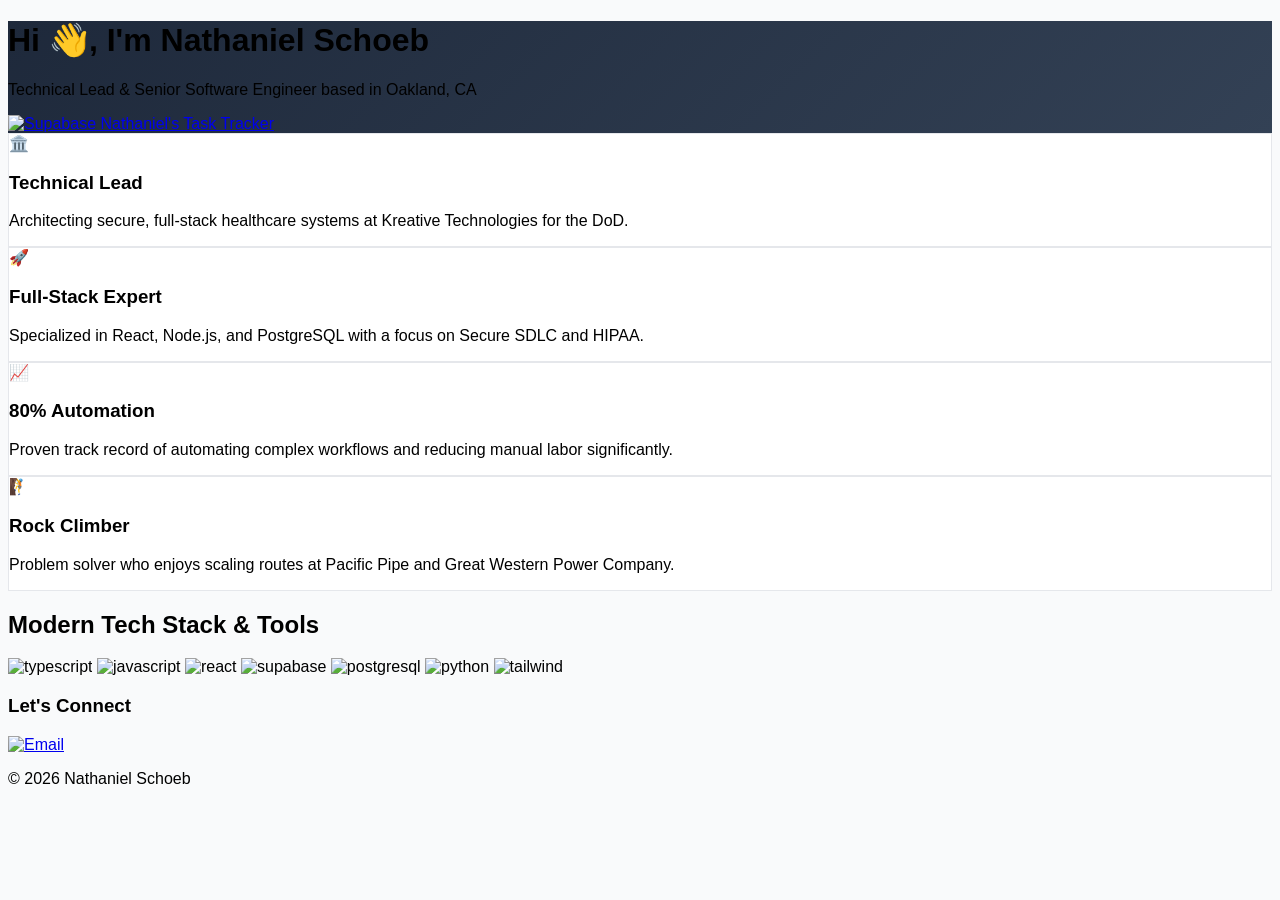
==== index.html @ 60b59e9e "Update link to point to simple-todo-app" ====
<!DOCTYPE html>
<html lang="en">
<head>
    <meta charset="UTF-8">
    <meta name="viewport" content="width=device-width, initial-scale=1.0">
    <title>Nathaniel Schoeb | Technical Lead</title>
    <script src="https://cdn.tailwindcss.com"></script>
    <style>
        body {
            background-color: #f9fafb;
            font-family: 'Inter', -apple-system, BlinkMacSystemFont, "Segoe UI", Roboto, sans-serif;
        }
        .climbing-gradient {
            background: linear-gradient(135deg, #1e293b 0%, #334155 100%);
        }
        .card {
            background: white;
            border: 1px solid #e5e7eb;
            transition: transform 0.2s, shadow 0.2s;
        }
        .card:hover {
            transform: translateY(-2px);
            box-shadow: 0 10px 15px -3px rgba(0, 0, 0, 0.1);
        }
    </style>
</head>
<body class="text-gray-900">

    <!-- Hero Section -->
    <header class="climbing-gradient text-white py-16 px-6 text-center">
        <h1 class="text-4xl md:text-5xl font-bold mb-2">Hi 👋, I'm Nathaniel Schoeb</h1>
        <p class="text-xl md:text-2xl text-slate-300 font-medium">Technical Lead & Senior Software Engineer based in Oakland, CA</p>
        
        <div class="mt-8 flex justify-center gap-4">
            <a href="https://nschoeb.github.io/simple-todo-app/" class="bg-emerald-500 hover:bg-emerald-600 text-white font-bold py-3 px-6 rounded-lg transition-colors flex items-center gap-2">
                <img src="https://www.vectorlogo.zone/logos/supabase/supabase-icon.svg" width="20" class="brightness-0 invert" alt="Supabase">
                Nathaniel's Task Tracker
            </a>
        </div>
    </header>

    <main class="max-w-4xl mx-auto py-12 px-6">
        
        <!-- Key Highlights -->
        <section class="grid grid-cols-1 md:grid-cols-2 gap-6 mb-12">
            <div class="card p-6 rounded-xl">
                <div class="text-3xl mb-3">🏛️</div>
                <h3 class="font-bold text-lg mb-1">Technical Lead</h3>
                <p class="text-gray-600 text-sm">Architecting secure, full-stack healthcare systems at Kreative Technologies for the DoD.</p>
            </div>
            <div class="card p-6 rounded-xl">
                <div class="text-3xl mb-3">🚀</div>
                <h3 class="font-bold text-lg mb-1">Full-Stack Expert</h3>
                <p class="text-gray-600 text-sm">Specialized in React, Node.js, and PostgreSQL with a focus on Secure SDLC and HIPAA.</p>
            </div>
            <div class="card p-6 rounded-xl">
                <div class="text-3xl mb-3">📈</div>
                <h3 class="font-bold text-lg mb-1">80% Automation</h3>
                <p class="text-gray-600 text-sm">Proven track record of automating complex workflows and reducing manual labor significantly.</p>
            </div>
            <div class="card p-6 rounded-xl">
                <div class="text-3xl mb-3">🧗</div>
                <h3 class="font-bold text-lg mb-1">Rock Climber</h3>
                <p class="text-gray-600 text-sm">Problem solver who enjoys scaling routes at Pacific Pipe and Great Western Power Company.</p>
            </div>
        </section>

        <!-- Tech Stack -->
        <section class="mb-12">
            <h2 class="text-2xl font-bold mb-6 border-b pb-2">Modern Tech Stack & Tools</h2>
            <div class="flex flex-wrap gap-8 justify-center bg-white p-8 rounded-xl border border-gray-100 shadow-sm">
                <img src="https://raw.githubusercontent.com/devicons/devicon/master/icons/typescript/typescript-original.svg" alt="typescript" title="TypeScript" width="50" height="50"/>
                <img src="https://raw.githubusercontent.com/devicons/devicon/master/icons/javascript/javascript-original.svg" alt="javascript" title="JavaScript" width="50" height="50"/>
                <img src="https://raw.githubusercontent.com/devicons/devicon/master/icons/react/react-original-wordmark.svg" alt="react" title="React" width="50" height="50"/>
                <img src="https://www.vectorlogo.zone/logos/supabase/supabase-icon.svg" alt="supabase" title="Supabase" width="50" height="50"/>
                <img src="https://raw.githubusercontent.com/devicons/devicon/master/icons/postgresql/postgresql-original-wordmark.svg" alt="postgresql" title="PostgreSQL" width="50" height="50"/>
                <img src="https://raw.githubusercontent.com/devicons/devicon/master/icons/python/python-original.svg" alt="python" title="Python" width="50" height="50"/>
                <img src="https://www.vectorlogo.zone/logos/tailwindcss/tailwindcss-icon.svg" alt="tailwind" title="Tailwind CSS" width="50" height="50"/>
            </div>
        </section>

        <!-- Contact/Footer -->
        <footer class="text-center pt-8 border-t">
            <h3 class="font-bold mb-4">Let's Connect</h3>
            <div class="flex justify-center gap-6">
                <a href="mailto:nschoeb@gmail.com" class="hover:opacity-75 transition-opacity">
                    <img src="https://api.iconify.design/logos:google-gmail.svg" alt="Email" height="35" width="45" />
                </a>
            </div>
            <p class="mt-8 text-gray-400 text-xs">© 2026 Nathaniel Schoeb</p>
        </footer>

    </main>
</body>
</html>
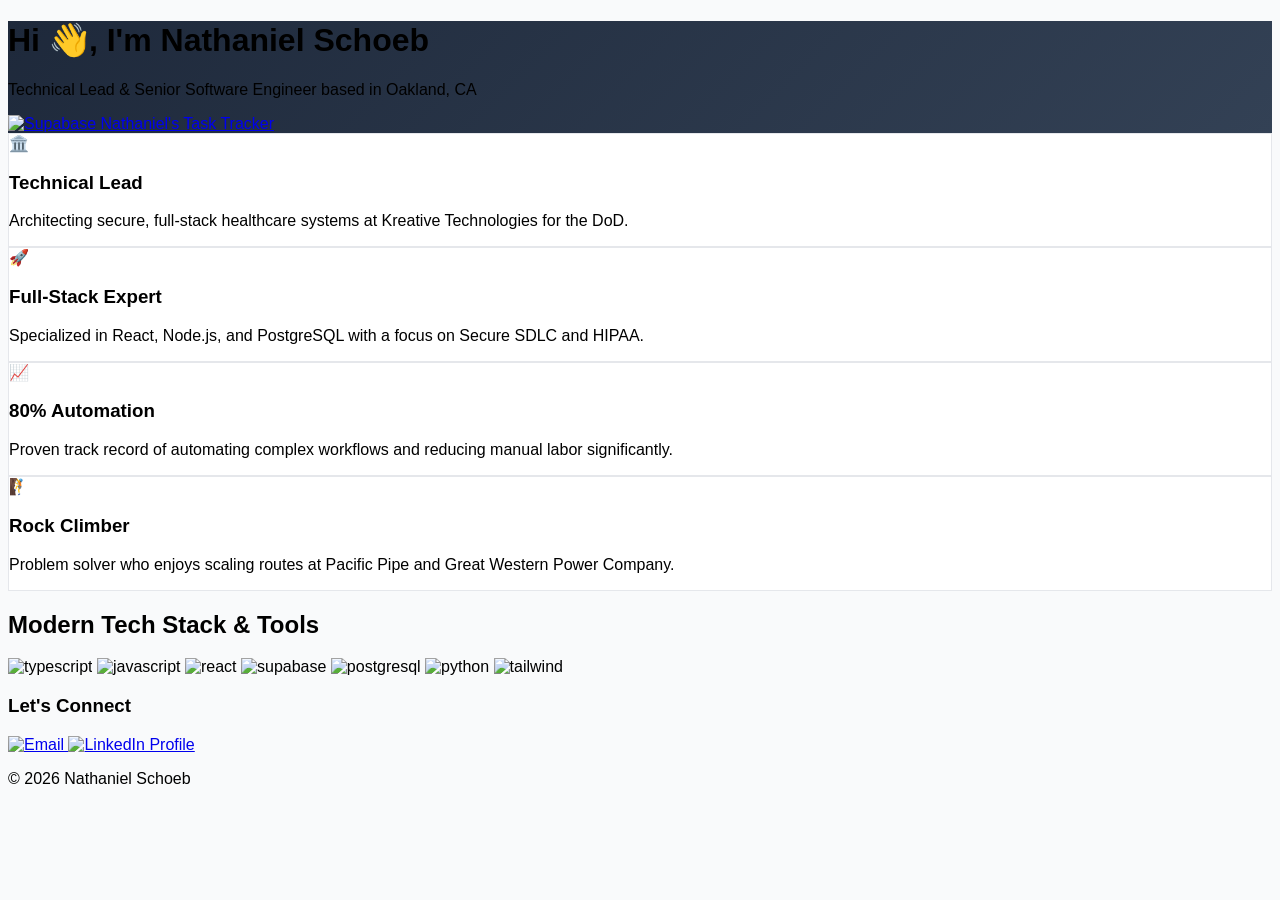
==== commit 960faf9a: "Add LinkedIn link and badge to footer" ====
--- a/index.html
+++ b/index.html
@@ -87,6 +87,9 @@
                 <a href="mailto:nschoeb@gmail.com" class="hover:opacity-75 transition-opacity">
                     <img src="https://api.iconify.design/logos:google-gmail.svg" alt="Email" height="35" width="45" />
                 </a>
+                <a href="https://www.linkedin.com/in/nschoeb/">
+                  <img src="https://img.shields.io/badge/LinkedIn-0077B5?style=for-the-badge&logo=linkedin&logoColor=white" alt="LinkedIn Profile" />
+                </a>
             </div>
             <p class="mt-8 text-gray-400 text-xs">© 2026 Nathaniel Schoeb</p>
         </footer>
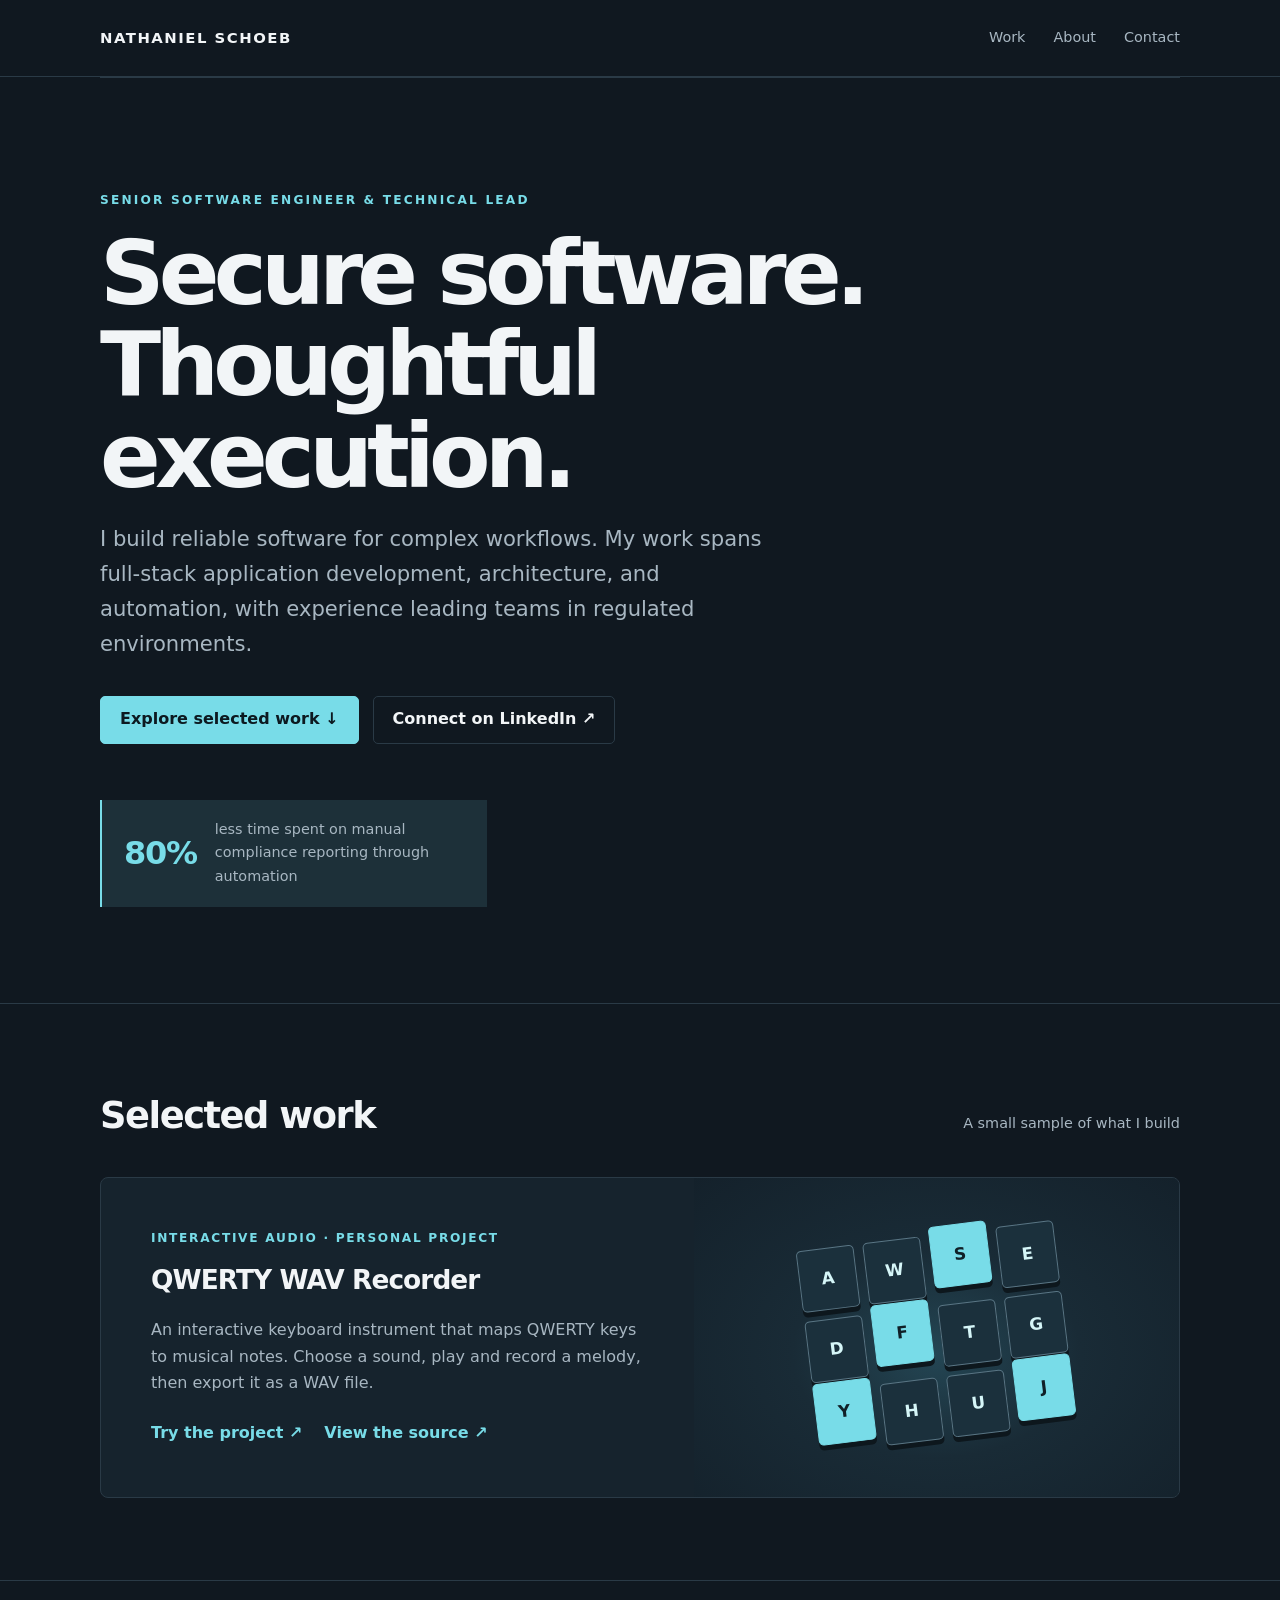
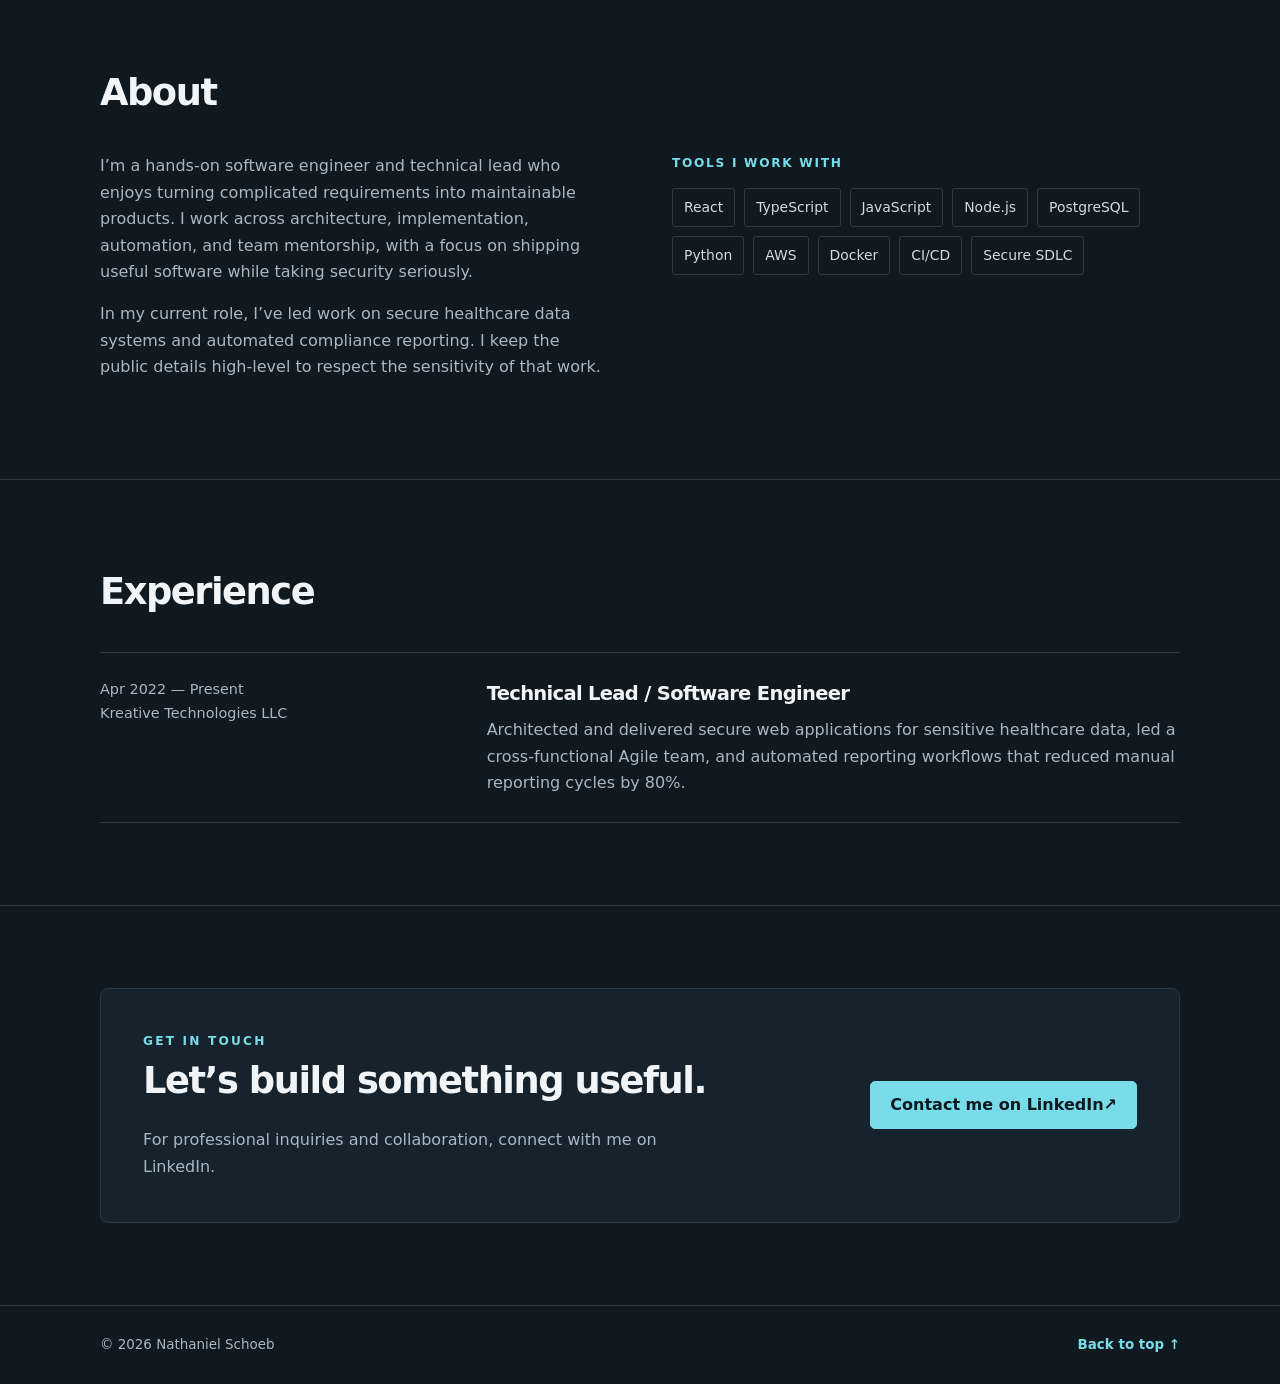
==== commit 06c115da: "Rebuild homepage as software engineering portfolio Updated HTML structure, meta tags, and styling fo" ====
--- a/index.html
+++ b/index.html
@@ -1,99 +1,79 @@
-
-<!DOCTYPE html>
+<!doctype html>
 <html lang="en">
 <head>
-    <meta charset="UTF-8">
-    <meta name="viewport" content="width=device-width, initial-scale=1.0">
-    <title>Nathaniel Schoeb | Technical Lead</title>
-    <script src="https://cdn.tailwindcss.com"></script>
-    <style>
-        body {
-            background-color: #f9fafb;
-            font-family: 'Inter', -apple-system, BlinkMacSystemFont, "Segoe UI", Roboto, sans-serif;
-        }
-        .climbing-gradient {
-            background: linear-gradient(135deg, #1e293b 0%, #334155 100%);
-        }
-        .card {
-            background: white;
-            border: 1px solid #e5e7eb;
-            transition: transform 0.2s, shadow 0.2s;
-        }
-        .card:hover {
-            transform: translateY(-2px);
-            box-shadow: 0 10px 15px -3px rgba(0, 0, 0, 0.1);
-        }
-    </style>
+  <meta charset="utf-8">
+  <meta name="viewport" content="width=device-width, initial-scale=1">
+  <meta name="theme-color" content="#101820">
+  <meta name="description" content="Nathaniel Schoeb is a senior software engineer and technical lead building secure, reliable software for complex workflows.">
+  <title>Nathaniel Schoeb — Senior Software Engineer</title>
+  <style>
+    :root { color-scheme: dark; --bg:#101820; --panel:#16232d; --text:#f2f5f7; --muted:#a8b7c2; --line:#2a3a46; --accent:#78dce8; --accent-soft:rgba(120,220,232,.12); --max:1080px; }
+    * { box-sizing:border-box; }
+    html { scroll-behavior:smooth; }
+    body { margin:0; background:var(--bg); color:var(--text); font:16px/1.65 Inter,ui-sans-serif,system-ui,-apple-system,BlinkMacSystemFont,"Segoe UI",sans-serif; -webkit-font-smoothing:antialiased; }
+    a { color:inherit; }
+    a:focus-visible { outline:3px solid var(--accent); outline-offset:4px; border-radius:3px; }
+    .wrap { width:min(var(--max),calc(100% - 48px)); margin:0 auto; }
+    .topbar { border-bottom:1px solid var(--line); }
+    .nav { min-height:76px; display:flex; align-items:center; justify-content:space-between; gap:24px; }
+    .brand { text-decoration:none; font-size:.93rem; font-weight:750; letter-spacing:.1em; }
+    .nav-links { display:flex; gap:28px; align-items:center; }
+    .nav-links a { color:var(--muted); font-size:.9rem; text-decoration:none; }
+    .nav-links a:hover,.text-link:hover { color:var(--accent); }
+    .hero { padding:112px 0 96px; }
+    .eyebrow { color:var(--accent); font-size:.76rem; font-weight:750; letter-spacing:.18em; text-transform:uppercase; }
+    h1 { max-width:850px; margin:18px 0 20px; font-size:clamp(3rem,7vw,5.8rem); line-height:1.02; letter-spacing:-.065em; }
+    .hero p { max-width:670px; margin:0; color:var(--muted); font-size:clamp(1.08rem,2.2vw,1.32rem); }
+    .actions { display:flex; flex-wrap:wrap; gap:14px; margin-top:34px; }
+    .button { display:inline-flex; min-height:48px; align-items:center; justify-content:center; padding:0 19px; border:1px solid var(--line); border-radius:5px; text-decoration:none; font-weight:650; }
+    .button.primary { background:var(--accent); border-color:var(--accent); color:#0c1920; }
+    .button:hover { transform:translateY(-1px); }
+    .impact { display:flex; align-items:center; gap:18px; width:fit-content; margin-top:56px; padding:18px 22px; background:var(--accent-soft); border-left:2px solid var(--accent); }
+    .impact strong { color:var(--accent); font-size:2rem; line-height:1; letter-spacing:-.04em; }
+    .impact span { max-width:250px; color:var(--muted); font-size:.9rem; }
+    section { padding:82px 0; border-top:1px solid var(--line); }
+    .section-head { display:flex; align-items:baseline; justify-content:space-between; gap:20px; margin-bottom:30px; }
+    h2 { margin:0; font-size:clamp(1.7rem,4vw,2.3rem); letter-spacing:-.04em; }
+    .section-note { color:var(--muted); font-size:.9rem; }
+    .project { display:grid; grid-template-columns:1.1fr .9fr; overflow:hidden; border:1px solid var(--line); border-radius:8px; background:var(--panel); }
+    .project-copy { padding:clamp(25px,5vw,50px); }
+    .project-type { color:var(--accent); font-size:.76rem; font-weight:750; letter-spacing:.14em; text-transform:uppercase; }
+    h3 { margin:10px 0 12px; font-size:1.65rem; letter-spacing:-.035em; }
+    .project p,.about p { color:var(--muted); }
+    .project-links { display:flex; flex-wrap:wrap; gap:22px; margin-top:24px; }
+    .text-link { color:var(--accent); font-weight:650; text-decoration:none; }
+    .project-art { min-height:300px; display:grid; place-items:center; padding:30px; background:radial-gradient(ellipse at 50% 55%,#244654 0%,#192b36 42%,#14212b 100%); }
+    .keys { display:grid; grid-template-columns:repeat(4,58px); gap:9px; transform:rotate(-7deg); }
+    .key { display:grid; place-items:center; height:62px; border:1px solid #597584; border-radius:5px; background:#1b303c; color:#d6f6f8; font-size:1.05rem; font-weight:750; box-shadow:0 5px 0 #0d171d; }
+    .key:nth-child(3n) { background:var(--accent); border-color:var(--accent); color:#102027; transform:translateY(-8px); }
+    .about-grid { display:grid; grid-template-columns:1fr 1fr; gap:64px; }
+    .about p:first-child { margin-top:0; }
+    .skills-label { margin:0 0 15px; color:var(--accent); font-size:.76rem; font-weight:750; letter-spacing:.14em; text-transform:uppercase; }
+    .skills { display:flex; flex-wrap:wrap; gap:9px; }
+    .skills span { padding:7px 11px; border:1px solid var(--line); border-radius:3px; color:#d1dce2; font-size:.87rem; }
+    .experience { display:grid; grid-template-columns:1fr 2fr; gap:40px; padding:25px 0; border-top:1px solid var(--line); }
+    .experience:last-child { border-bottom:1px solid var(--line); }
+    .experience-meta { color:var(--muted); font-size:.9rem; }
+    .experience h3 { margin:0 0 7px; font-size:1.22rem; }
+    .experience p { margin:0; color:var(--muted); }
+    .contact { display:flex; align-items:center; justify-content:space-between; gap:28px; padding:42px; border:1px solid var(--line); border-radius:8px; background:var(--panel); }
+    .contact p { max-width:540px; margin-bottom:0; color:var(--muted); }
+    footer { padding:28px 0; border-top:1px solid var(--line); color:var(--muted); font-size:.84rem; }
+    .footer-inner { display:flex; justify-content:space-between; gap:20px; }
+    @media(max-width:700px) { .wrap{width:min(100% - 32px,var(--max))}.nav{min-height:68px}.nav-links{gap:14px}.nav-links a{font-size:.82rem}.hero{padding:78px 0 68px}section{padding:62px 0}.project{grid-template-columns:1fr}.project-art{min-height:230px;grid-row:1}.about-grid,.experience{grid-template-columns:1fr;gap:20px}.contact{align-items:flex-start;flex-direction:column;padding:28px}.section-head{align-items:flex-start;flex-direction:column;gap:7px} }
+    @media(max-width:420px) { .brand{font-size:.78rem}.nav-links{gap:10px}.nav-links a{font-size:.76rem}.impact{gap:12px}.keys{grid-template-columns:repeat(4,48px);gap:7px}.key{height:52px} }
+    @media(prefers-reduced-motion:reduce) { html{scroll-behavior:auto}*,*::before,*::after{transition-duration:.01ms!important;animation-duration:.01ms!important} }
+  </style>
 </head>
-<body class="text-gray-900">
-
-    <!-- Hero Section -->
-    <header class="climbing-gradient text-white py-16 px-6 text-center">
-        <h1 class="text-4xl md:text-5xl font-bold mb-2">Hi 👋, I'm Nathaniel Schoeb</h1>
-        <p class="text-xl md:text-2xl text-slate-300 font-medium">Technical Lead & Senior Software Engineer based in Oakland, CA</p>
-        
-        <div class="mt-8 flex justify-center gap-4">
-            <a href="https://nschoeb.github.io/simple-todo-app/" class="bg-emerald-500 hover:bg-emerald-600 text-white font-bold py-3 px-6 rounded-lg transition-colors flex items-center gap-2">
-                <img src="https://www.vectorlogo.zone/logos/supabase/supabase-icon.svg" width="20" class="brightness-0 invert" alt="Supabase">
-                Nathaniel's Task Tracker
-            </a>
-        </div>
-    </header>
-
-    <main class="max-w-4xl mx-auto py-12 px-6">
-        
-        <!-- Key Highlights -->
-        <section class="grid grid-cols-1 md:grid-cols-2 gap-6 mb-12">
-            <div class="card p-6 rounded-xl">
-                <div class="text-3xl mb-3">🏛️</div>
-                <h3 class="font-bold text-lg mb-1">Technical Lead</h3>
-                <p class="text-gray-600 text-sm">Architecting secure, full-stack healthcare systems at Kreative Technologies for the DoD.</p>
-            </div>
-            <div class="card p-6 rounded-xl">
-                <div class="text-3xl mb-3">🚀</div>
-                <h3 class="font-bold text-lg mb-1">Full-Stack Expert</h3>
-                <p class="text-gray-600 text-sm">Specialized in React, Node.js, and PostgreSQL with a focus on Secure SDLC and HIPAA.</p>
-            </div>
-            <div class="card p-6 rounded-xl">
-                <div class="text-3xl mb-3">📈</div>
-                <h3 class="font-bold text-lg mb-1">80% Automation</h3>
-                <p class="text-gray-600 text-sm">Proven track record of automating complex workflows and reducing manual labor significantly.</p>
-            </div>
-            <div class="card p-6 rounded-xl">
-                <div class="text-3xl mb-3">🧗</div>
-                <h3 class="font-bold text-lg mb-1">Rock Climber</h3>
-                <p class="text-gray-600 text-sm">Problem solver who enjoys scaling routes at Pacific Pipe and Great Western Power Company.</p>
-            </div>
-        </section>
-
-        <!-- Tech Stack -->
-        <section class="mb-12">
-            <h2 class="text-2xl font-bold mb-6 border-b pb-2">Modern Tech Stack & Tools</h2>
-            <div class="flex flex-wrap gap-8 justify-center bg-white p-8 rounded-xl border border-gray-100 shadow-sm">
-                <img src="https://raw.githubusercontent.com/devicons/devicon/master/icons/typescript/typescript-original.svg" alt="typescript" title="TypeScript" width="50" height="50"/>
-                <img src="https://raw.githubusercontent.com/devicons/devicon/master/icons/javascript/javascript-original.svg" alt="javascript" title="JavaScript" width="50" height="50"/>
-                <img src="https://raw.githubusercontent.com/devicons/devicon/master/icons/react/react-original-wordmark.svg" alt="react" title="React" width="50" height="50"/>
-                <img src="https://www.vectorlogo.zone/logos/supabase/supabase-icon.svg" alt="supabase" title="Supabase" width="50" height="50"/>
-                <img src="https://raw.githubusercontent.com/devicons/devicon/master/icons/postgresql/postgresql-original-wordmark.svg" alt="postgresql" title="PostgreSQL" width="50" height="50"/>
-                <img src="https://raw.githubusercontent.com/devicons/devicon/master/icons/python/python-original.svg" alt="python" title="Python" width="50" height="50"/>
-                <img src="https://www.vectorlogo.zone/logos/tailwindcss/tailwindcss-icon.svg" alt="tailwind" title="Tailwind CSS" width="50" height="50"/>
-            </div>
-        </section>
-
-        <!-- Contact/Footer -->
-        <footer class="text-center pt-8 border-t">
-            <h3 class="font-bold mb-4">Let's Connect</h3>
-            <div class="flex justify-center gap-6">
-                <a href="mailto:nschoeb@gmail.com" class="hover:opacity-75 transition-opacity">
-                    <img src="https://api.iconify.design/logos:google-gmail.svg" alt="Email" height="35" width="45" />
-                </a>
-                <a href="https://www.linkedin.com/in/nschoeb/">
-                  <img src="https://img.shields.io/badge/LinkedIn-0077B5?style=for-the-badge&logo=linkedin&logoColor=white" alt="LinkedIn Profile" />
-                </a>
-            </div>
-            <p class="mt-8 text-gray-400 text-xs">© 2026 Nathaniel Schoeb</p>
-        </footer>
-
-    </main>
+<body>
+  <header class="topbar"><div class="wrap nav"><a class="brand" href="#home" aria-label="Nathaniel Schoeb, home">NATHANIEL SCHOEB</a><nav class="nav-links" aria-label="Main navigation"><a href="#work">Work</a><a href="#about">About</a><a href="#contact">Contact</a></nav></div></header>
+  <main>
+    <section class="hero wrap" id="home" aria-labelledby="hero-title"><div class="eyebrow">Senior Software Engineer &amp; Technical Lead</div><h1 id="hero-title">Secure software.<br>Thoughtful execution.</h1><p>I build reliable software for complex workflows. My work spans full-stack application development, architecture, and automation, with experience leading teams in regulated environments.</p><div class="actions"><a class="button primary" href="#work">Explore selected work <span aria-hidden="true">&nbsp;↓</span></a><a class="button" href="https://www.linkedin.com/in/nschoeb/" target="_blank" rel="noopener noreferrer">Connect on LinkedIn <span aria-hidden="true">&nbsp;↗</span></a></div><div class="impact" aria-label="Reduced manual reporting cycles by 80 percent"><strong>80%</strong><span>less time spent on manual compliance reporting through automation</span></div></section>
+    <section id="work" aria-labelledby="work-title"><div class="wrap"><div class="section-head"><h2 id="work-title">Selected work</h2><span class="section-note">A small sample of what I build</span></div><article class="project"><div class="project-copy"><div class="project-type">Interactive audio · Personal project</div><h3>QWERTY WAV Recorder</h3><p>An interactive keyboard instrument that maps QWERTY keys to musical notes. Choose a sound, play and record a melody, then export it as a WAV file.</p><div class="project-links"><a class="text-link" href="https://nschoeb.github.io/qwerty-wav-recorder/" target="_blank" rel="noopener noreferrer">Try the project <span aria-hidden="true">↗</span></a><a class="text-link" href="https://github.com/nschoeb/qwerty-wav-recorder" target="_blank" rel="noopener noreferrer">View the source <span aria-hidden="true">↗</span></a></div></div><div class="project-art" aria-hidden="true"><div class="keys"><span class="key">A</span><span class="key">W</span><span class="key">S</span><span class="key">E</span><span class="key">D</span><span class="key">F</span><span class="key">T</span><span class="key">G</span><span class="key">Y</span><span class="key">H</span><span class="key">U</span><span class="key">J</span></div></div></article></div></section>
+    <section id="about" aria-labelledby="about-title"><div class="wrap"><div class="section-head"><h2 id="about-title">About</h2></div><div class="about-grid"><div class="about"><p>I’m a hands-on software engineer and technical lead who enjoys turning complicated requirements into maintainable products. I work across architecture, implementation, automation, and team mentorship, with a focus on shipping useful software while taking security seriously.</p><p>In my current role, I’ve led work on secure healthcare data systems and automated compliance reporting. I keep the public details high-level to respect the sensitivity of that work.</p></div><div><p class="skills-label">Tools I work with</p><div class="skills" aria-label="Technical skills"><span>React</span><span>TypeScript</span><span>JavaScript</span><span>Node.js</span><span>PostgreSQL</span><span>Python</span><span>AWS</span><span>Docker</span><span>CI/CD</span><span>Secure SDLC</span></div></div></div></div></section>
+    <section id="experience" aria-labelledby="experience-title"><div class="wrap"><div class="section-head"><h2 id="experience-title">Experience</h2></div><article class="experience"><div class="experience-meta">Apr 2022 — Present<br>Kreative Technologies LLC</div><div><h3>Technical Lead / Software Engineer</h3><p>Architected and delivered secure web applications for sensitive healthcare data, led a cross-functional Agile team, and automated reporting workflows that reduced manual reporting cycles by 80%.</p></div></article></div></section>
+    <section id="contact" aria-labelledby="contact-title"><div class="wrap"><div class="contact"><div><div class="eyebrow">Get in touch</div><h2 id="contact-title">Let’s build something useful.</h2><p>For professional inquiries and collaboration, connect with me on LinkedIn.</p></div><a class="button primary" href="https://www.linkedin.com/in/nschoeb/" target="_blank" rel="noopener noreferrer">Contact me on LinkedIn <span aria-hidden="true">↗</span></a></div></div></section>
+  </main>
+  <footer><div class="wrap footer-inner"><span>© 2026 Nathaniel Schoeb</span><a class="text-link" href="#home">Back to top ↑</a></div></footer>
 </body>
 </html>
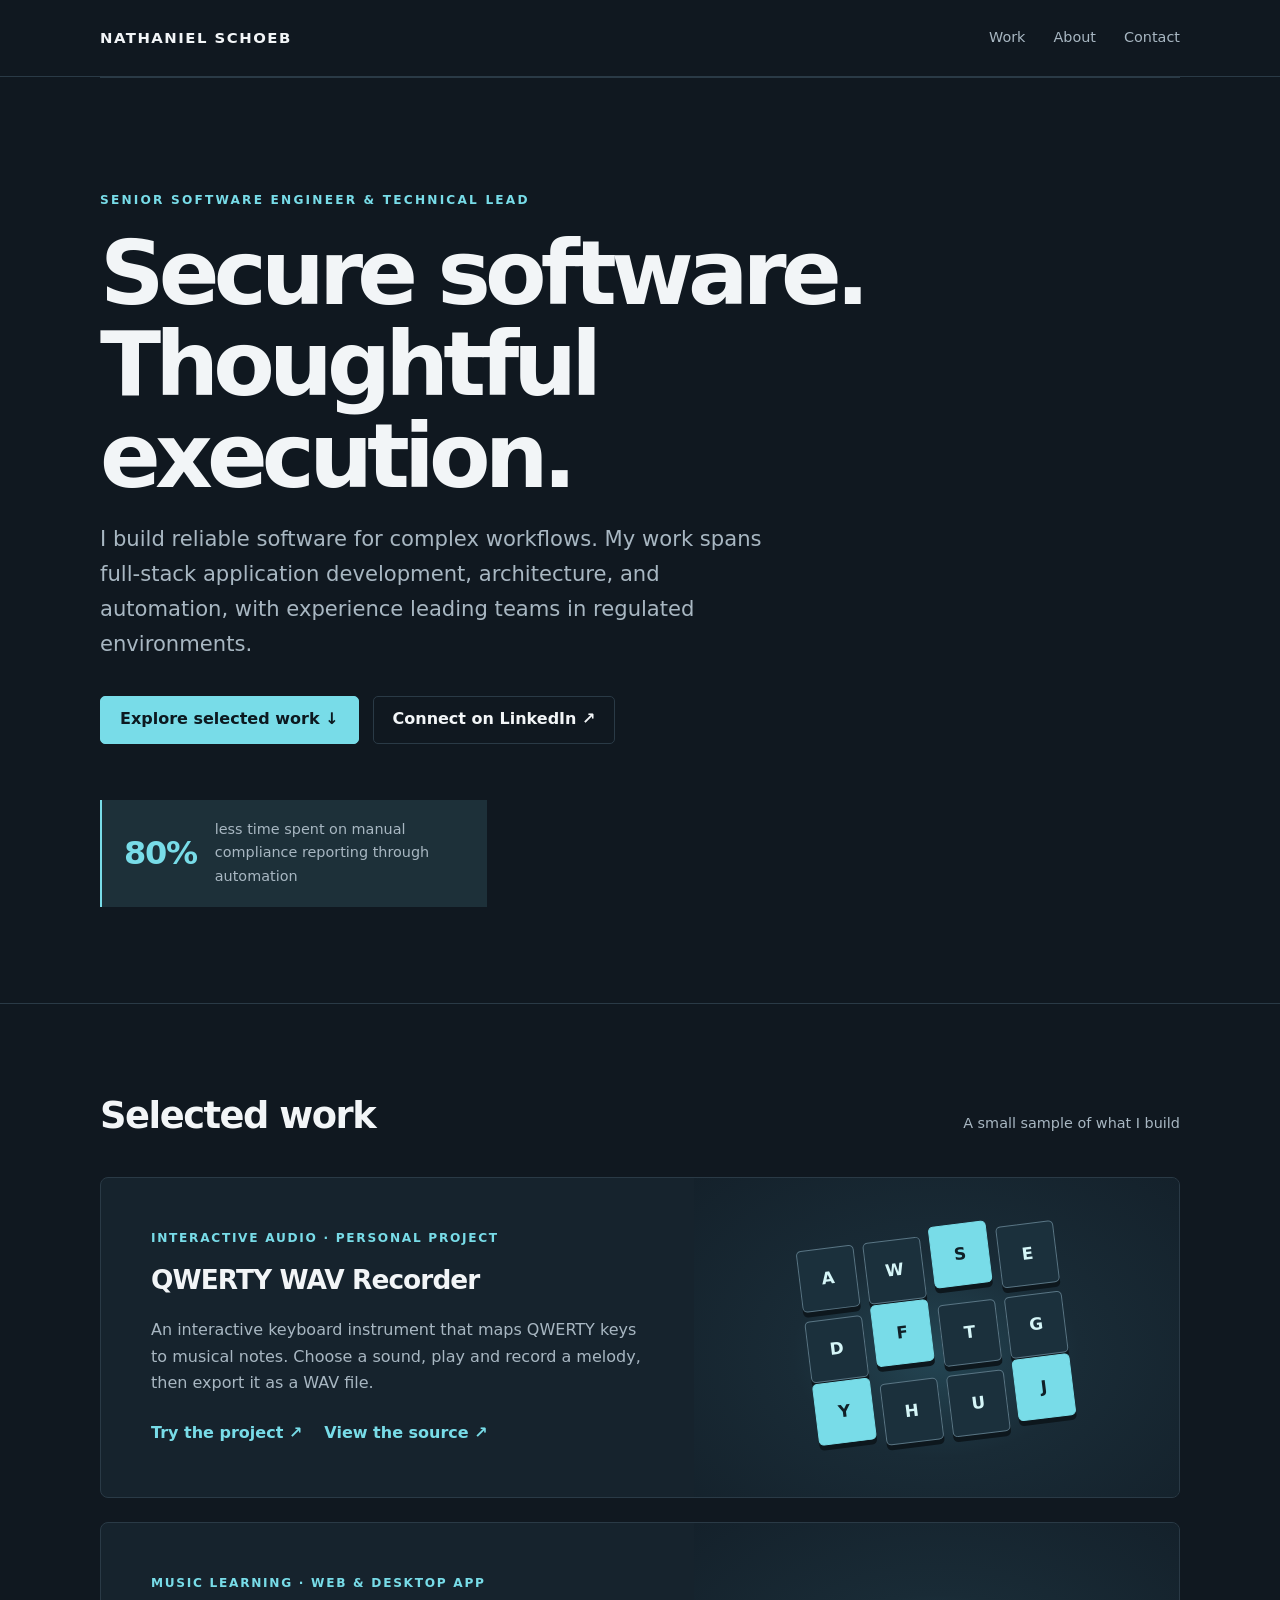
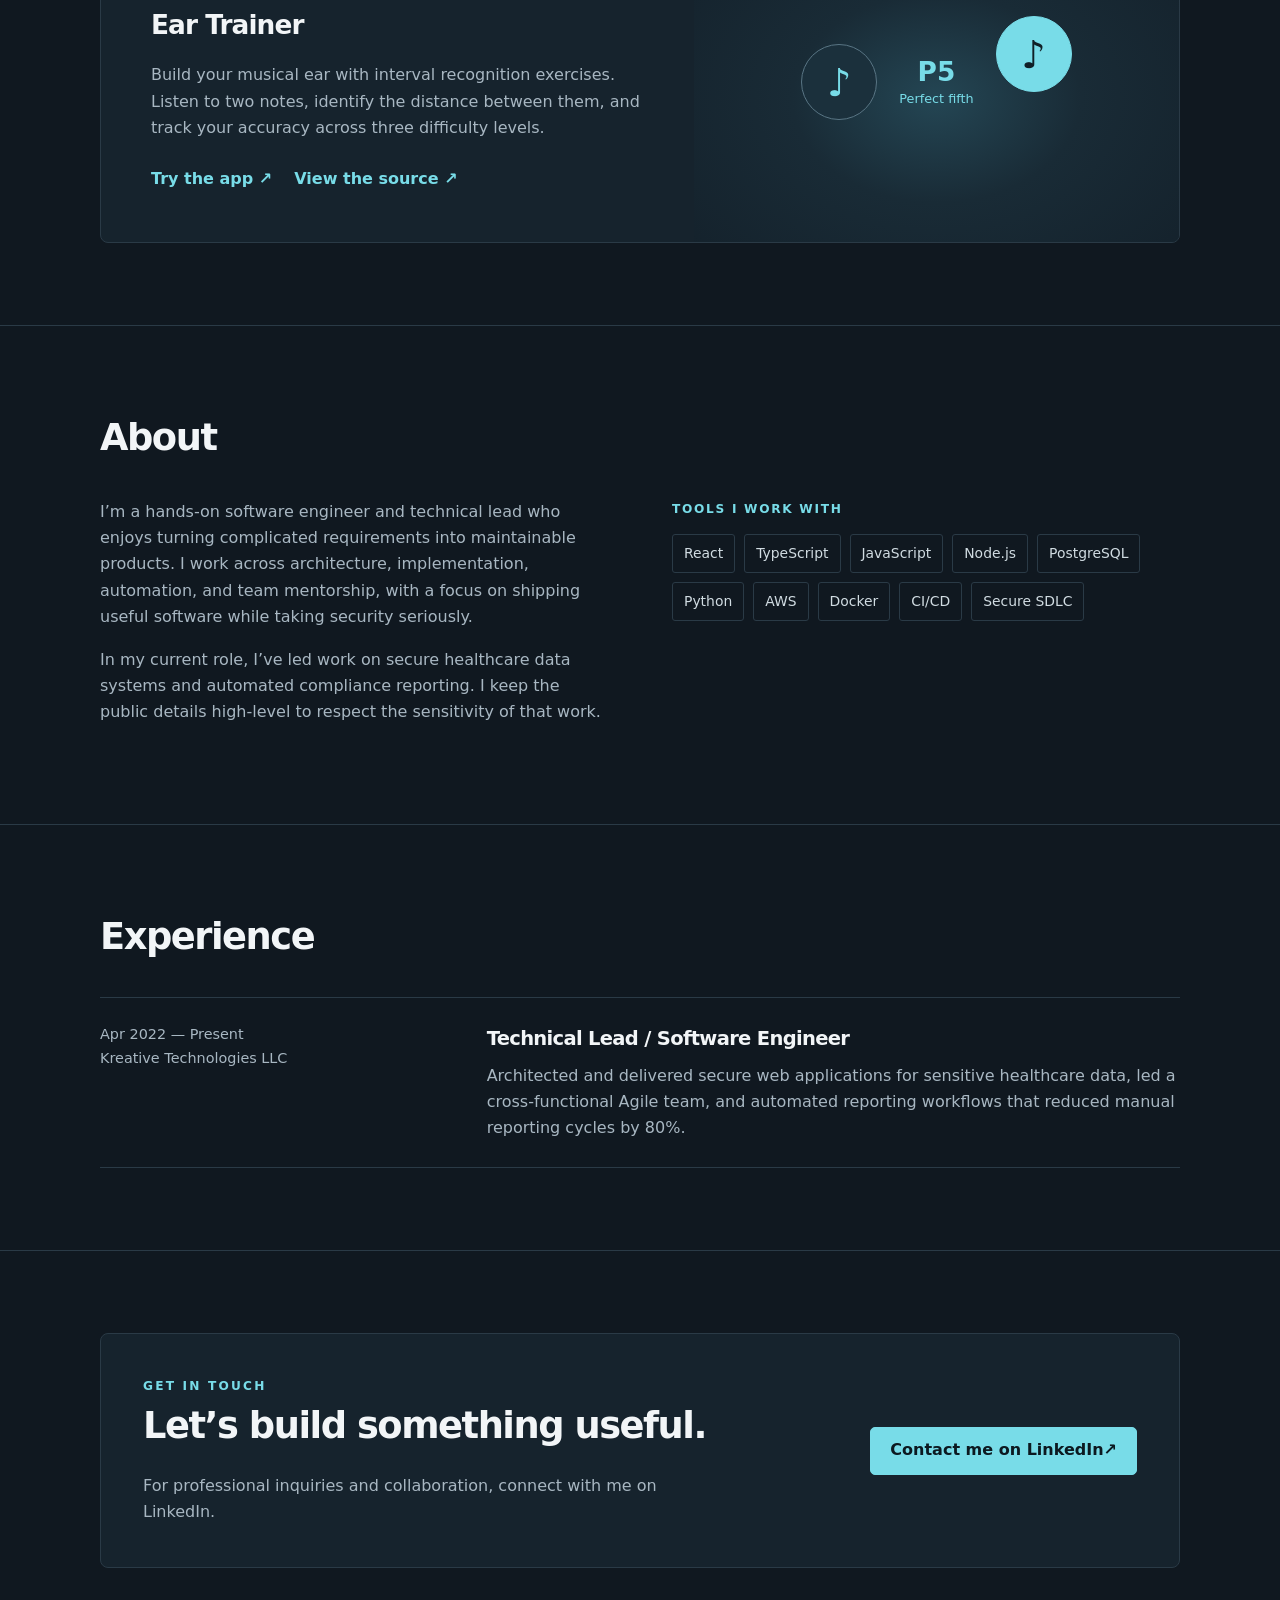
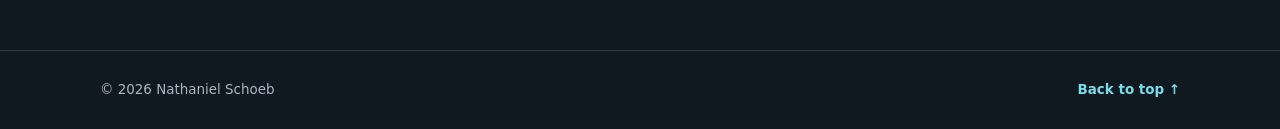
==== commit cc01b585: "Add Ear Trainer to selected portfolio work" ====
--- a/index.html
+++ b/index.html
@@ -36,6 +36,12 @@
     h2 { margin:0; font-size:clamp(1.7rem,4vw,2.3rem); letter-spacing:-.04em; }
     .section-note { color:var(--muted); font-size:.9rem; }
     .project { display:grid; grid-template-columns:1.1fr .9fr; overflow:hidden; border:1px solid var(--line); border-radius:8px; background:var(--panel); }
+    .project + .project { margin-top:24px; }
+    .interval-art { display:flex; align-items:center; gap:22px; }
+    .interval-note { display:grid; place-items:center; width:76px; height:76px; border:1px solid #597584; border-radius:50%; background:#1b303c; color:var(--accent); font-size:2.4rem; }
+    .interval-note:last-child { transform:translateY(-28px); background:var(--accent); color:#102027; border-color:var(--accent); }
+    .interval-distance { color:var(--accent); text-align:center; font-size:.8rem; }
+    .interval-distance strong { display:block; font-size:1.65rem; line-height:1.2; }
     .project-copy { padding:clamp(25px,5vw,50px); }
     .project-type { color:var(--accent); font-size:.76rem; font-weight:750; letter-spacing:.14em; text-transform:uppercase; }
     h3 { margin:10px 0 12px; font-size:1.65rem; letter-spacing:-.035em; }
@@ -69,7 +75,22 @@
   <header class="topbar"><div class="wrap nav"><a class="brand" href="#home" aria-label="Nathaniel Schoeb, home">NATHANIEL SCHOEB</a><nav class="nav-links" aria-label="Main navigation"><a href="#work">Work</a><a href="#about">About</a><a href="#contact">Contact</a></nav></div></header>
   <main>
     <section class="hero wrap" id="home" aria-labelledby="hero-title"><div class="eyebrow">Senior Software Engineer &amp; Technical Lead</div><h1 id="hero-title">Secure software.<br>Thoughtful execution.</h1><p>I build reliable software for complex workflows. My work spans full-stack application development, architecture, and automation, with experience leading teams in regulated environments.</p><div class="actions"><a class="button primary" href="#work">Explore selected work <span aria-hidden="true">&nbsp;↓</span></a><a class="button" href="https://www.linkedin.com/in/nschoeb/" target="_blank" rel="noopener noreferrer">Connect on LinkedIn <span aria-hidden="true">&nbsp;↗</span></a></div><div class="impact" aria-label="Reduced manual reporting cycles by 80 percent"><strong>80%</strong><span>less time spent on manual compliance reporting through automation</span></div></section>
-    <section id="work" aria-labelledby="work-title"><div class="wrap"><div class="section-head"><h2 id="work-title">Selected work</h2><span class="section-note">A small sample of what I build</span></div><article class="project"><div class="project-copy"><div class="project-type">Interactive audio · Personal project</div><h3>QWERTY WAV Recorder</h3><p>An interactive keyboard instrument that maps QWERTY keys to musical notes. Choose a sound, play and record a melody, then export it as a WAV file.</p><div class="project-links"><a class="text-link" href="https://nschoeb.github.io/qwerty-wav-recorder/" target="_blank" rel="noopener noreferrer">Try the project <span aria-hidden="true">↗</span></a><a class="text-link" href="https://github.com/nschoeb/qwerty-wav-recorder" target="_blank" rel="noopener noreferrer">View the source <span aria-hidden="true">↗</span></a></div></div><div class="project-art" aria-hidden="true"><div class="keys"><span class="key">A</span><span class="key">W</span><span class="key">S</span><span class="key">E</span><span class="key">D</span><span class="key">F</span><span class="key">T</span><span class="key">G</span><span class="key">Y</span><span class="key">H</span><span class="key">U</span><span class="key">J</span></div></div></article></div></section>
+    <section id="work" aria-labelledby="work-title"><div class="wrap"><div class="section-head"><h2 id="work-title">Selected work</h2><span class="section-note">A small sample of what I build</span></div><article class="project"><div class="project-copy"><div class="project-type">Interactive audio · Personal project</div><h3>QWERTY WAV Recorder</h3><p>An interactive keyboard instrument that maps QWERTY keys to musical notes. Choose a sound, play and record a melody, then export it as a WAV file.</p><div class="project-links"><a class="text-link" href="https://nschoeb.github.io/qwerty-wav-recorder/" target="_blank" rel="noopener noreferrer">Try the project <span aria-hidden="true">↗</span></a><a class="text-link" href="https://github.com/nschoeb/qwerty-wav-recorder" target="_blank" rel="noopener noreferrer">View the source <span aria-hidden="true">↗</span></a></div></div><div class="project-art" aria-hidden="true"><div class="keys"><span class="key">A</span><span class="key">W</span><span class="key">S</span><span class="key">E</span><span class="key">D</span><span class="key">F</span><span class="key">T</span><span class="key">G</span><span class="key">Y</span><span class="key">H</span><span class="key">U</span><span class="key">J</span></div></div></article>
+      <article class="project">
+        <div class="project-copy">
+          <div class="project-type">Music learning · Web &amp; desktop app</div>
+          <h3>Ear Trainer</h3>
+          <p>Build your musical ear with interval recognition exercises. Listen to two notes, identify the distance between them, and track your accuracy across three difficulty levels.</p>
+          <div class="project-links">
+            <a class="text-link" href="https://nschoeb.com/ear-trainer/" target="_blank" rel="noopener noreferrer">Try the app <span aria-hidden="true">↗</span></a>
+            <a class="text-link" href="https://github.com/nschoeb/ear-trainer" target="_blank" rel="noopener noreferrer">View the source <span aria-hidden="true">↗</span></a>
+          </div>
+        </div>
+        <div class="project-art" aria-hidden="true">
+          <div class="interval-art"><span class="interval-note">♪</span><span class="interval-distance"><strong>P5</strong>Perfect fifth</span><span class="interval-note">♪</span></div>
+        </div>
+      </article>
+</div></section>
     <section id="about" aria-labelledby="about-title"><div class="wrap"><div class="section-head"><h2 id="about-title">About</h2></div><div class="about-grid"><div class="about"><p>I’m a hands-on software engineer and technical lead who enjoys turning complicated requirements into maintainable products. I work across architecture, implementation, automation, and team mentorship, with a focus on shipping useful software while taking security seriously.</p><p>In my current role, I’ve led work on secure healthcare data systems and automated compliance reporting. I keep the public details high-level to respect the sensitivity of that work.</p></div><div><p class="skills-label">Tools I work with</p><div class="skills" aria-label="Technical skills"><span>React</span><span>TypeScript</span><span>JavaScript</span><span>Node.js</span><span>PostgreSQL</span><span>Python</span><span>AWS</span><span>Docker</span><span>CI/CD</span><span>Secure SDLC</span></div></div></div></div></section>
     <section id="experience" aria-labelledby="experience-title"><div class="wrap"><div class="section-head"><h2 id="experience-title">Experience</h2></div><article class="experience"><div class="experience-meta">Apr 2022 — Present<br>Kreative Technologies LLC</div><div><h3>Technical Lead / Software Engineer</h3><p>Architected and delivered secure web applications for sensitive healthcare data, led a cross-functional Agile team, and automated reporting workflows that reduced manual reporting cycles by 80%.</p></div></article></div></section>
     <section id="contact" aria-labelledby="contact-title"><div class="wrap"><div class="contact"><div><div class="eyebrow">Get in touch</div><h2 id="contact-title">Let’s build something useful.</h2><p>For professional inquiries and collaboration, connect with me on LinkedIn.</p></div><a class="button primary" href="https://www.linkedin.com/in/nschoeb/" target="_blank" rel="noopener noreferrer">Contact me on LinkedIn <span aria-hidden="true">↗</span></a></div></div></section>
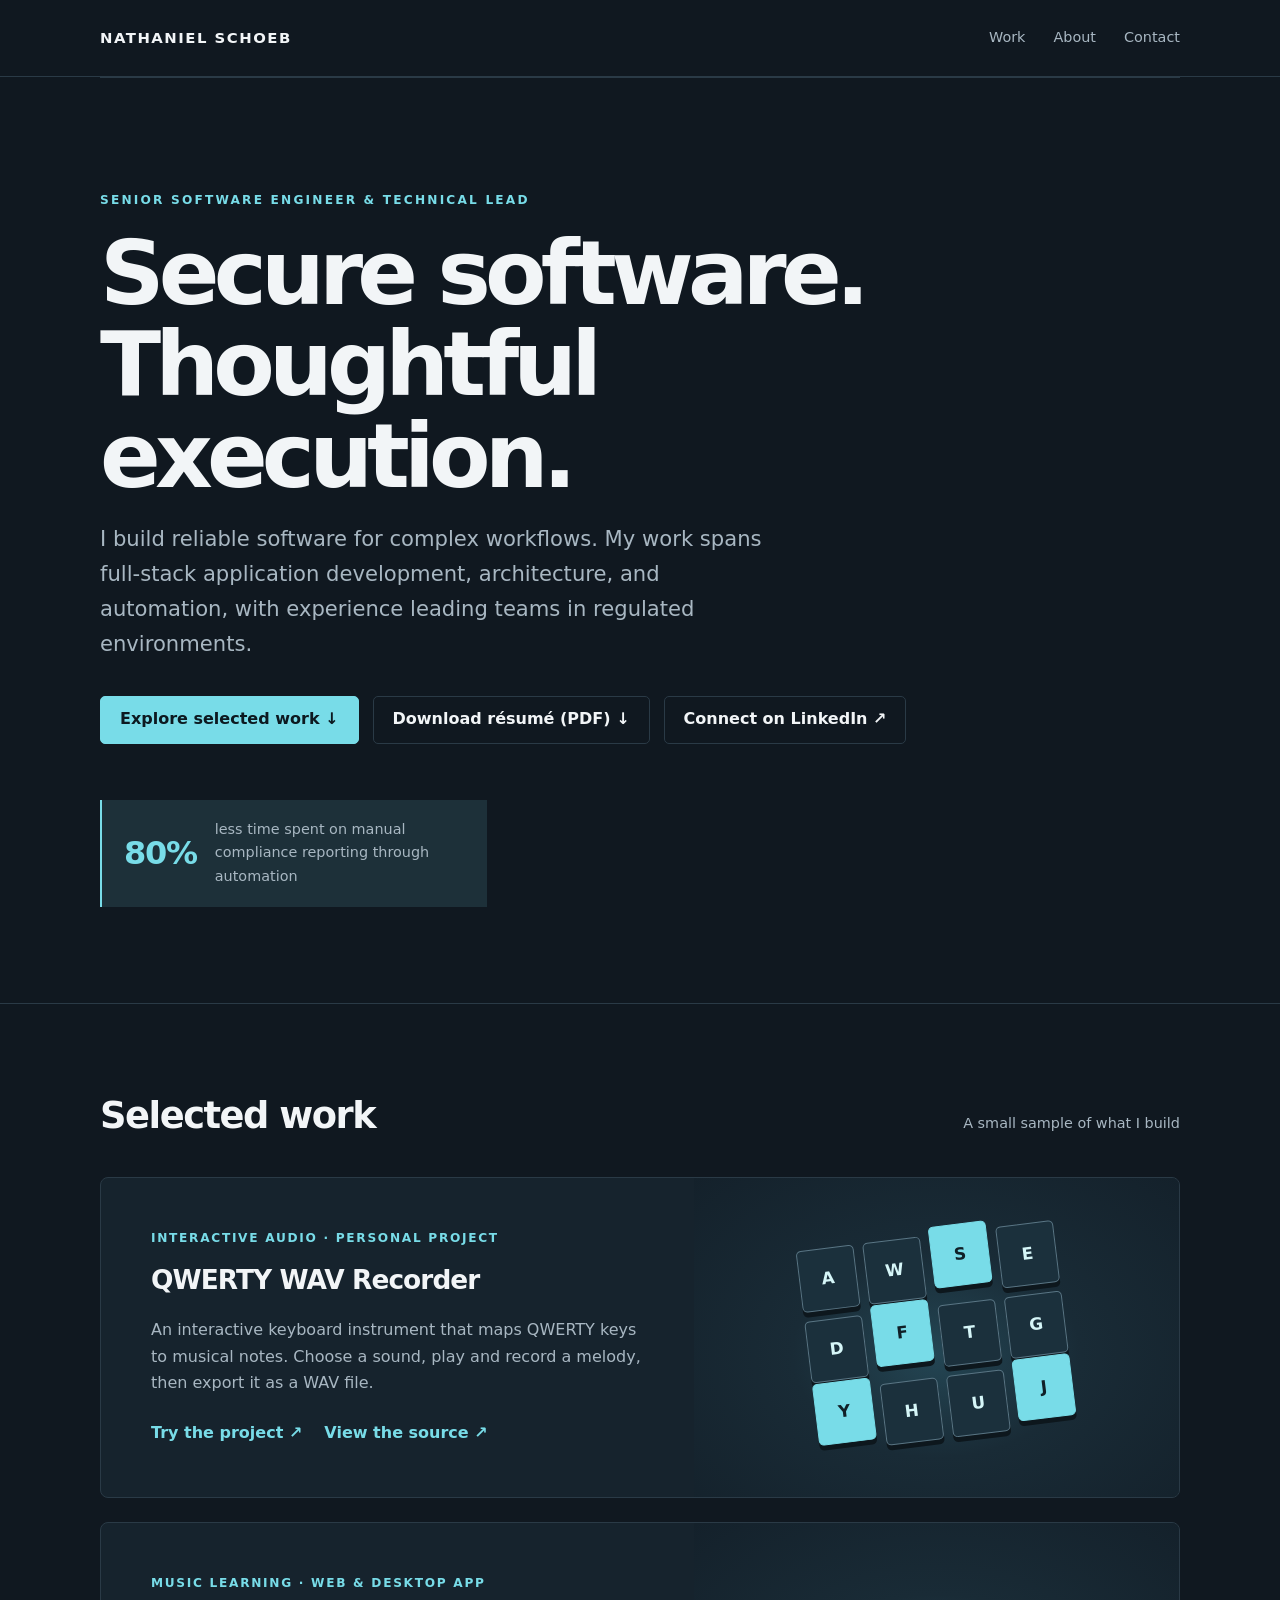
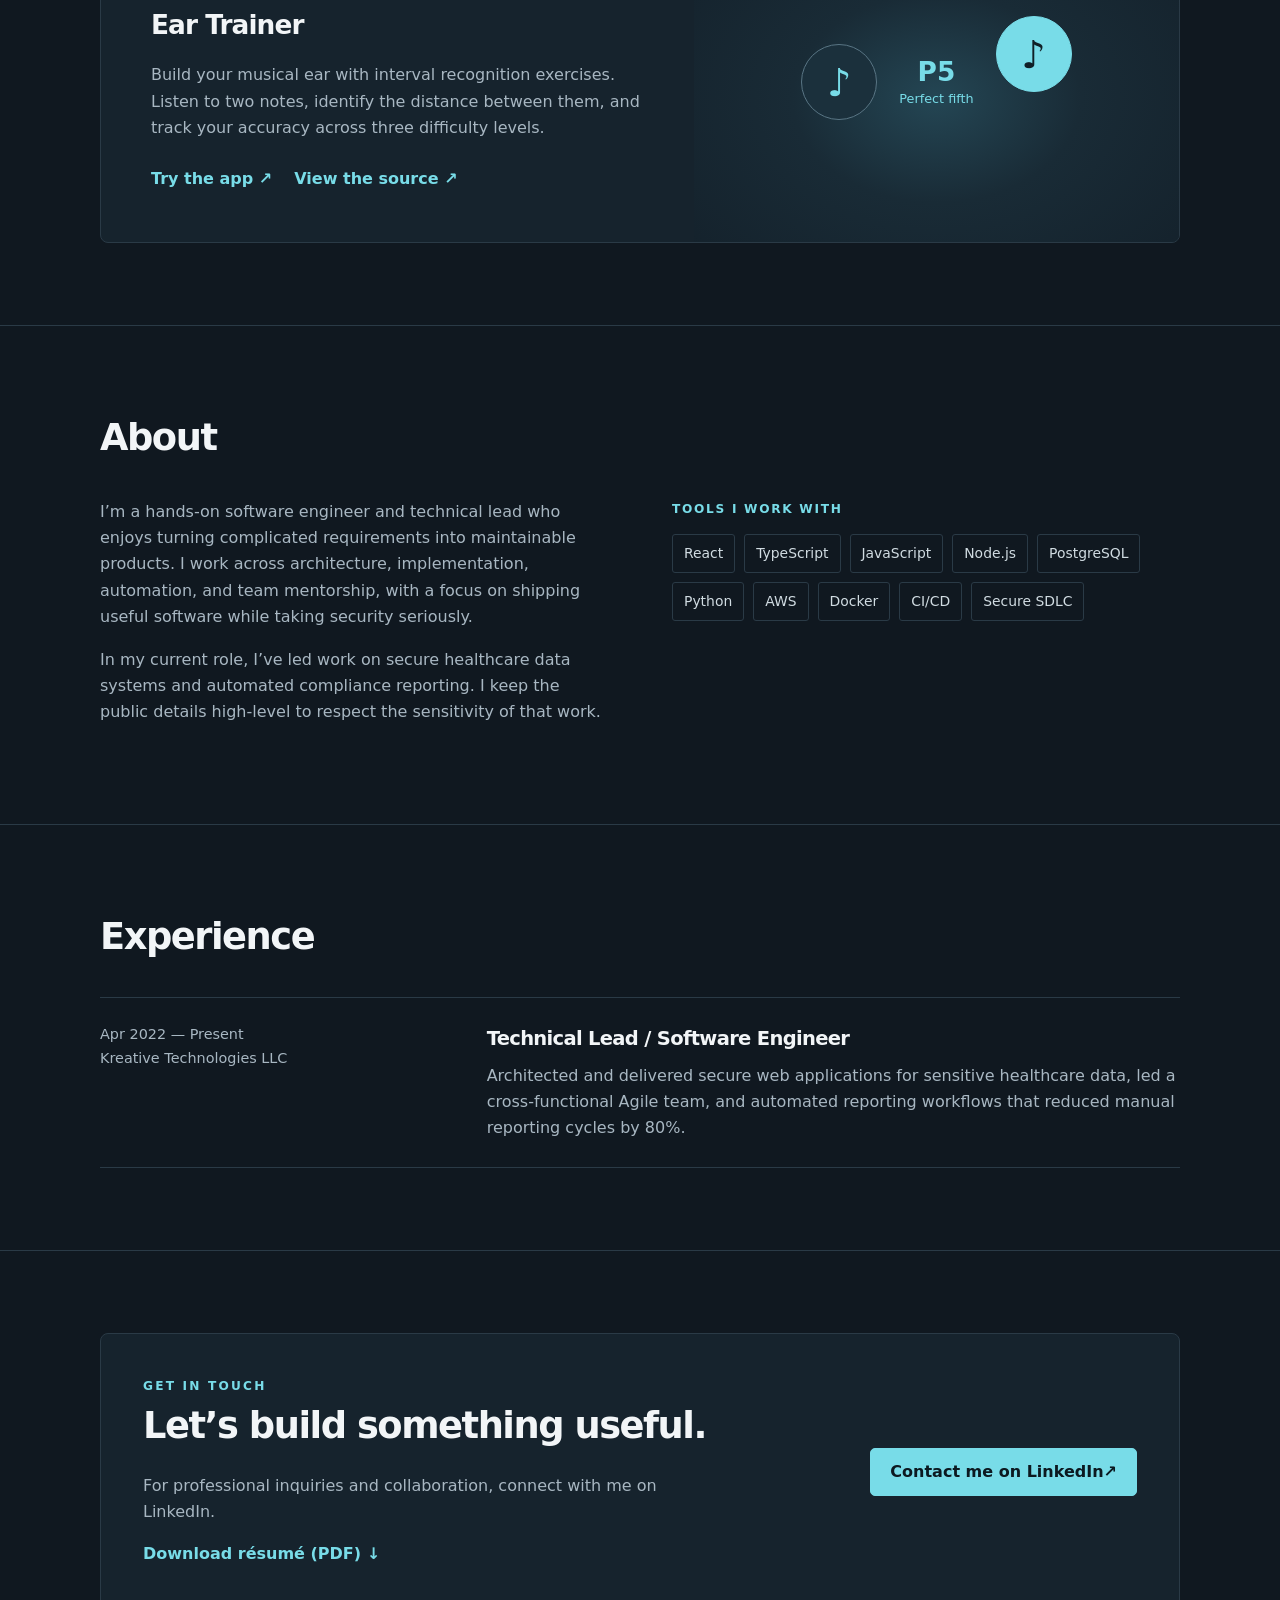
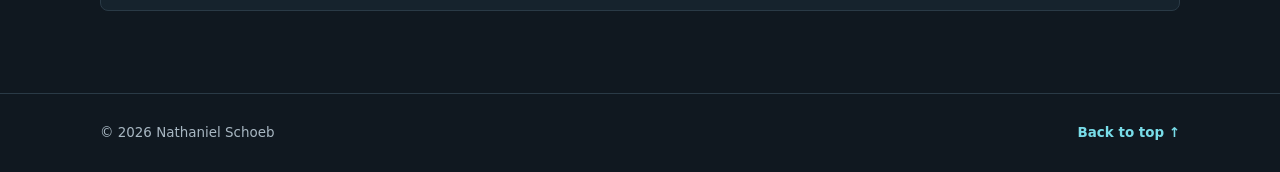
==== commit 8314f774: "Add downloadable resume PDF to portfolio" ====
--- a/index.html
+++ b/index.html
@@ -74,7 +74,7 @@
 <body>
   <header class="topbar"><div class="wrap nav"><a class="brand" href="#home" aria-label="Nathaniel Schoeb, home">NATHANIEL SCHOEB</a><nav class="nav-links" aria-label="Main navigation"><a href="#work">Work</a><a href="#about">About</a><a href="#contact">Contact</a></nav></div></header>
   <main>
-    <section class="hero wrap" id="home" aria-labelledby="hero-title"><div class="eyebrow">Senior Software Engineer &amp; Technical Lead</div><h1 id="hero-title">Secure software.<br>Thoughtful execution.</h1><p>I build reliable software for complex workflows. My work spans full-stack application development, architecture, and automation, with experience leading teams in regulated environments.</p><div class="actions"><a class="button primary" href="#work">Explore selected work <span aria-hidden="true">&nbsp;↓</span></a><a class="button" href="https://www.linkedin.com/in/nschoeb/" target="_blank" rel="noopener noreferrer">Connect on LinkedIn <span aria-hidden="true">&nbsp;↗</span></a></div><div class="impact" aria-label="Reduced manual reporting cycles by 80 percent"><strong>80%</strong><span>less time spent on manual compliance reporting through automation</span></div></section>
+    <section class="hero wrap" id="home" aria-labelledby="hero-title"><div class="eyebrow">Senior Software Engineer &amp; Technical Lead</div><h1 id="hero-title">Secure software.<br>Thoughtful execution.</h1><p>I build reliable software for complex workflows. My work spans full-stack application development, architecture, and automation, with experience leading teams in regulated environments.</p><div class="actions"><a class="button primary" href="#work">Explore selected work <span aria-hidden="true">&nbsp;↓</span></a><a class="button" href="/Nathaniel_Schoeb_Resume.pdf" download="Nathaniel_Schoeb_Resume.pdf">Download résumé (PDF) <span aria-hidden="true">&nbsp;↓</span></a><a class="button" href="https://www.linkedin.com/in/nschoeb/" target="_blank" rel="noopener noreferrer">Connect on LinkedIn <span aria-hidden="true">&nbsp;↗</span></a></div><div class="impact" aria-label="Reduced manual reporting cycles by 80 percent"><strong>80%</strong><span>less time spent on manual compliance reporting through automation</span></div></section>
     <section id="work" aria-labelledby="work-title"><div class="wrap"><div class="section-head"><h2 id="work-title">Selected work</h2><span class="section-note">A small sample of what I build</span></div><article class="project"><div class="project-copy"><div class="project-type">Interactive audio · Personal project</div><h3>QWERTY WAV Recorder</h3><p>An interactive keyboard instrument that maps QWERTY keys to musical notes. Choose a sound, play and record a melody, then export it as a WAV file.</p><div class="project-links"><a class="text-link" href="https://nschoeb.github.io/qwerty-wav-recorder/" target="_blank" rel="noopener noreferrer">Try the project <span aria-hidden="true">↗</span></a><a class="text-link" href="https://github.com/nschoeb/qwerty-wav-recorder" target="_blank" rel="noopener noreferrer">View the source <span aria-hidden="true">↗</span></a></div></div><div class="project-art" aria-hidden="true"><div class="keys"><span class="key">A</span><span class="key">W</span><span class="key">S</span><span class="key">E</span><span class="key">D</span><span class="key">F</span><span class="key">T</span><span class="key">G</span><span class="key">Y</span><span class="key">H</span><span class="key">U</span><span class="key">J</span></div></div></article>
       <article class="project">
         <div class="project-copy">
@@ -93,7 +93,7 @@
 </div></section>
     <section id="about" aria-labelledby="about-title"><div class="wrap"><div class="section-head"><h2 id="about-title">About</h2></div><div class="about-grid"><div class="about"><p>I’m a hands-on software engineer and technical lead who enjoys turning complicated requirements into maintainable products. I work across architecture, implementation, automation, and team mentorship, with a focus on shipping useful software while taking security seriously.</p><p>In my current role, I’ve led work on secure healthcare data systems and automated compliance reporting. I keep the public details high-level to respect the sensitivity of that work.</p></div><div><p class="skills-label">Tools I work with</p><div class="skills" aria-label="Technical skills"><span>React</span><span>TypeScript</span><span>JavaScript</span><span>Node.js</span><span>PostgreSQL</span><span>Python</span><span>AWS</span><span>Docker</span><span>CI/CD</span><span>Secure SDLC</span></div></div></div></div></section>
     <section id="experience" aria-labelledby="experience-title"><div class="wrap"><div class="section-head"><h2 id="experience-title">Experience</h2></div><article class="experience"><div class="experience-meta">Apr 2022 — Present<br>Kreative Technologies LLC</div><div><h3>Technical Lead / Software Engineer</h3><p>Architected and delivered secure web applications for sensitive healthcare data, led a cross-functional Agile team, and automated reporting workflows that reduced manual reporting cycles by 80%.</p></div></article></div></section>
-    <section id="contact" aria-labelledby="contact-title"><div class="wrap"><div class="contact"><div><div class="eyebrow">Get in touch</div><h2 id="contact-title">Let’s build something useful.</h2><p>For professional inquiries and collaboration, connect with me on LinkedIn.</p></div><a class="button primary" href="https://www.linkedin.com/in/nschoeb/" target="_blank" rel="noopener noreferrer">Contact me on LinkedIn <span aria-hidden="true">↗</span></a></div></div></section>
+    <section id="contact" aria-labelledby="contact-title"><div class="wrap"><div class="contact"><div><div class="eyebrow">Get in touch</div><h2 id="contact-title">Let’s build something useful.</h2><p>For professional inquiries and collaboration, connect with me on LinkedIn.</p><p><a class="text-link" href="/Nathaniel_Schoeb_Resume.pdf" download="Nathaniel_Schoeb_Resume.pdf">Download résumé (PDF) <span aria-hidden="true">↓</span></a></p></div><a class="button primary" href="https://www.linkedin.com/in/nschoeb/" target="_blank" rel="noopener noreferrer">Contact me on LinkedIn <span aria-hidden="true">↗</span></a></div></div></section>
   </main>
   <footer><div class="wrap footer-inner"><span>© 2026 Nathaniel Schoeb</span><a class="text-link" href="#home">Back to top ↑</a></div></footer>
 </body>
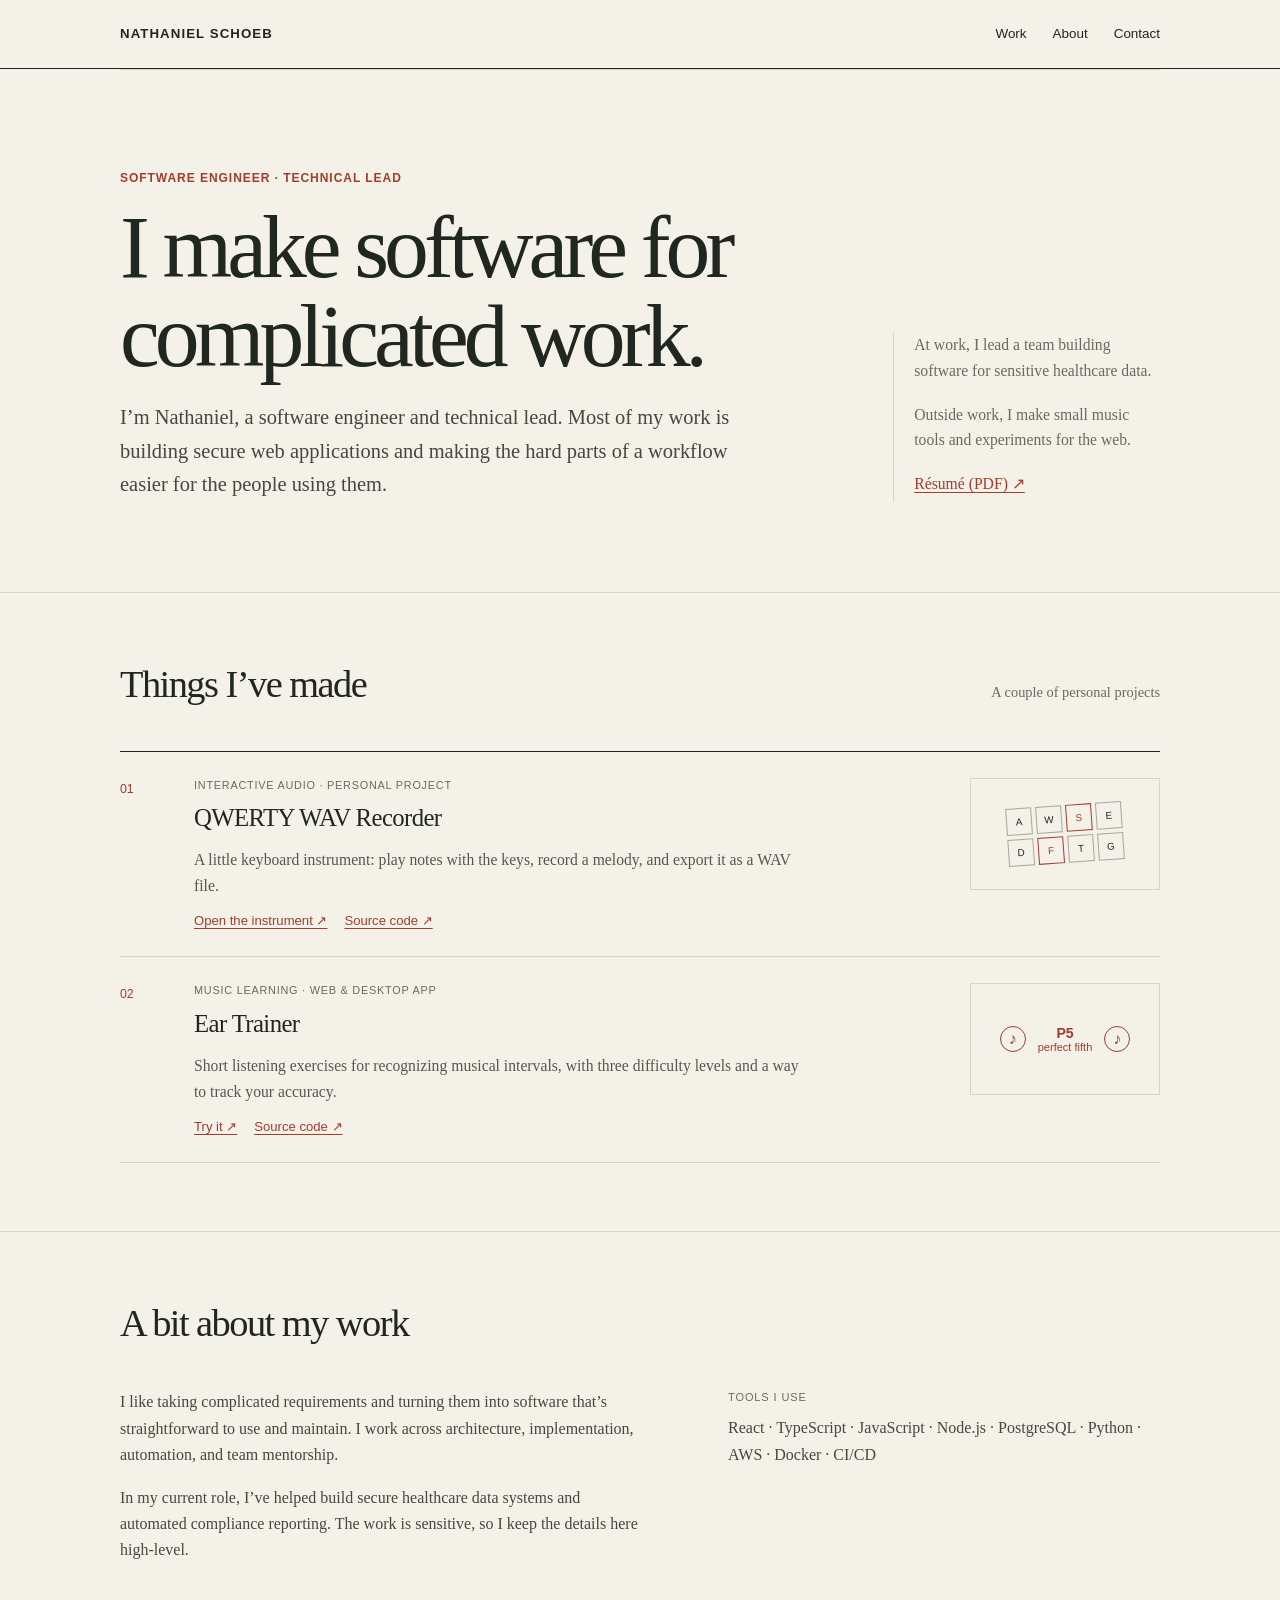
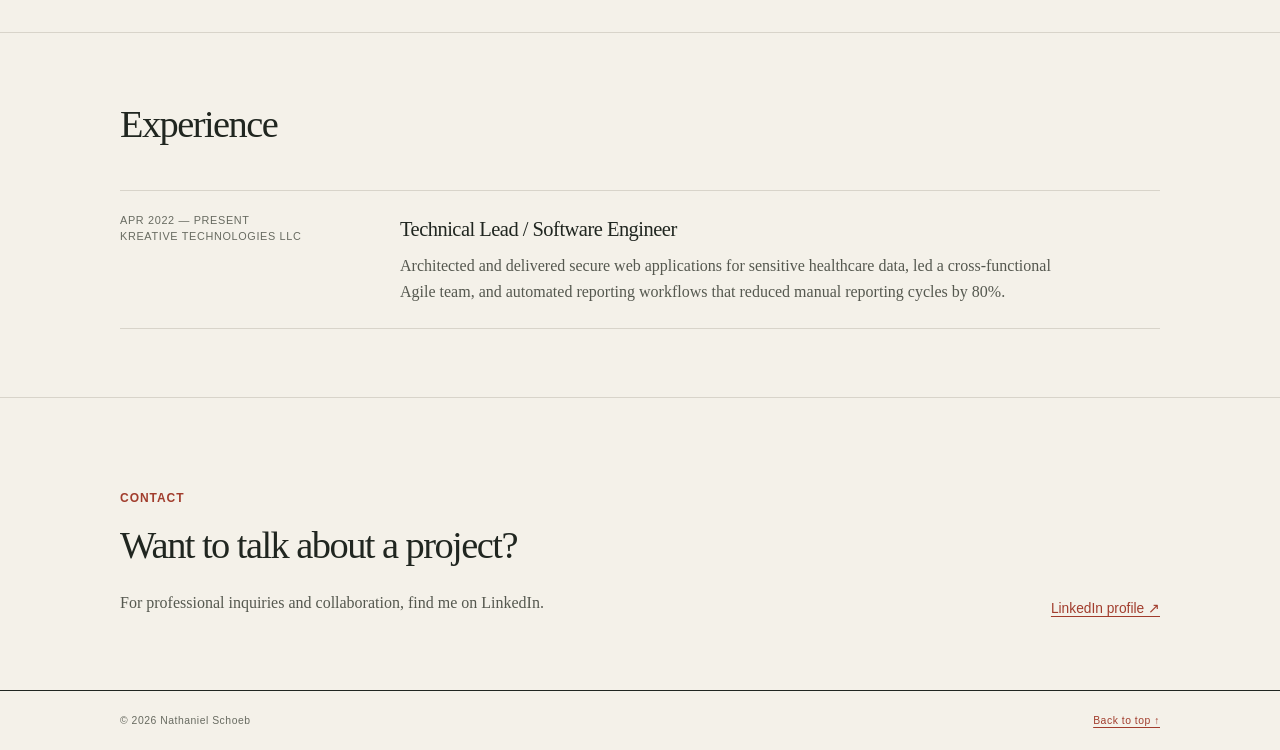
==== commit 50ad2a80: "Refresh portfolio visual style and copy" ====
--- a/index.html
+++ b/index.html
@@ -3,97 +3,184 @@
 <head>
   <meta charset="utf-8">
   <meta name="viewport" content="width=device-width, initial-scale=1">
-  <meta name="theme-color" content="#101820">
-  <meta name="description" content="Nathaniel Schoeb is a senior software engineer and technical lead building secure, reliable software for complex workflows.">
-  <title>Nathaniel Schoeb — Senior Software Engineer</title>
+  <meta name="theme-color" content="#f4f1e9">
+  <meta name="description" content="Nathaniel Schoeb is a software engineer and technical lead. A few notes on his work and side projects.">
+  <title>Nathaniel Schoeb — Software Engineer</title>
   <style>
-    :root { color-scheme: dark; --bg:#101820; --panel:#16232d; --text:#f2f5f7; --muted:#a8b7c2; --line:#2a3a46; --accent:#78dce8; --accent-soft:rgba(120,220,232,.12); --max:1080px; }
-    * { box-sizing:border-box; }
-    html { scroll-behavior:smooth; }
-    body { margin:0; background:var(--bg); color:var(--text); font:16px/1.65 Inter,ui-sans-serif,system-ui,-apple-system,BlinkMacSystemFont,"Segoe UI",sans-serif; -webkit-font-smoothing:antialiased; }
-    a { color:inherit; }
-    a:focus-visible { outline:3px solid var(--accent); outline-offset:4px; border-radius:3px; }
-    .wrap { width:min(var(--max),calc(100% - 48px)); margin:0 auto; }
-    .topbar { border-bottom:1px solid var(--line); }
-    .nav { min-height:76px; display:flex; align-items:center; justify-content:space-between; gap:24px; }
-    .brand { text-decoration:none; font-size:.93rem; font-weight:750; letter-spacing:.1em; }
-    .nav-links { display:flex; gap:28px; align-items:center; }
-    .nav-links a { color:var(--muted); font-size:.9rem; text-decoration:none; }
-    .nav-links a:hover,.text-link:hover { color:var(--accent); }
-    .hero { padding:112px 0 96px; }
-    .eyebrow { color:var(--accent); font-size:.76rem; font-weight:750; letter-spacing:.18em; text-transform:uppercase; }
-    h1 { max-width:850px; margin:18px 0 20px; font-size:clamp(3rem,7vw,5.8rem); line-height:1.02; letter-spacing:-.065em; }
-    .hero p { max-width:670px; margin:0; color:var(--muted); font-size:clamp(1.08rem,2.2vw,1.32rem); }
-    .actions { display:flex; flex-wrap:wrap; gap:14px; margin-top:34px; }
-    .button { display:inline-flex; min-height:48px; align-items:center; justify-content:center; padding:0 19px; border:1px solid var(--line); border-radius:5px; text-decoration:none; font-weight:650; }
-    .button.primary { background:var(--accent); border-color:var(--accent); color:#0c1920; }
-    .button:hover { transform:translateY(-1px); }
-    .impact { display:flex; align-items:center; gap:18px; width:fit-content; margin-top:56px; padding:18px 22px; background:var(--accent-soft); border-left:2px solid var(--accent); }
-    .impact strong { color:var(--accent); font-size:2rem; line-height:1; letter-spacing:-.04em; }
-    .impact span { max-width:250px; color:var(--muted); font-size:.9rem; }
-    section { padding:82px 0; border-top:1px solid var(--line); }
-    .section-head { display:flex; align-items:baseline; justify-content:space-between; gap:20px; margin-bottom:30px; }
-    h2 { margin:0; font-size:clamp(1.7rem,4vw,2.3rem); letter-spacing:-.04em; }
-    .section-note { color:var(--muted); font-size:.9rem; }
-    .project { display:grid; grid-template-columns:1.1fr .9fr; overflow:hidden; border:1px solid var(--line); border-radius:8px; background:var(--panel); }
-    .project + .project { margin-top:24px; }
-    .interval-art { display:flex; align-items:center; gap:22px; }
-    .interval-note { display:grid; place-items:center; width:76px; height:76px; border:1px solid #597584; border-radius:50%; background:#1b303c; color:var(--accent); font-size:2.4rem; }
-    .interval-note:last-child { transform:translateY(-28px); background:var(--accent); color:#102027; border-color:var(--accent); }
-    .interval-distance { color:var(--accent); text-align:center; font-size:.8rem; }
-    .interval-distance strong { display:block; font-size:1.65rem; line-height:1.2; }
-    .project-copy { padding:clamp(25px,5vw,50px); }
-    .project-type { color:var(--accent); font-size:.76rem; font-weight:750; letter-spacing:.14em; text-transform:uppercase; }
-    h3 { margin:10px 0 12px; font-size:1.65rem; letter-spacing:-.035em; }
-    .project p,.about p { color:var(--muted); }
-    .project-links { display:flex; flex-wrap:wrap; gap:22px; margin-top:24px; }
-    .text-link { color:var(--accent); font-weight:650; text-decoration:none; }
-    .project-art { min-height:300px; display:grid; place-items:center; padding:30px; background:radial-gradient(ellipse at 50% 55%,#244654 0%,#192b36 42%,#14212b 100%); }
-    .keys { display:grid; grid-template-columns:repeat(4,58px); gap:9px; transform:rotate(-7deg); }
-    .key { display:grid; place-items:center; height:62px; border:1px solid #597584; border-radius:5px; background:#1b303c; color:#d6f6f8; font-size:1.05rem; font-weight:750; box-shadow:0 5px 0 #0d171d; }
-    .key:nth-child(3n) { background:var(--accent); border-color:var(--accent); color:#102027; transform:translateY(-8px); }
-    .about-grid { display:grid; grid-template-columns:1fr 1fr; gap:64px; }
-    .about p:first-child { margin-top:0; }
-    .skills-label { margin:0 0 15px; color:var(--accent); font-size:.76rem; font-weight:750; letter-spacing:.14em; text-transform:uppercase; }
-    .skills { display:flex; flex-wrap:wrap; gap:9px; }
-    .skills span { padding:7px 11px; border:1px solid var(--line); border-radius:3px; color:#d1dce2; font-size:.87rem; }
-    .experience { display:grid; grid-template-columns:1fr 2fr; gap:40px; padding:25px 0; border-top:1px solid var(--line); }
-    .experience:last-child { border-bottom:1px solid var(--line); }
-    .experience-meta { color:var(--muted); font-size:.9rem; }
-    .experience h3 { margin:0 0 7px; font-size:1.22rem; }
-    .experience p { margin:0; color:var(--muted); }
-    .contact { display:flex; align-items:center; justify-content:space-between; gap:28px; padding:42px; border:1px solid var(--line); border-radius:8px; background:var(--panel); }
-    .contact p { max-width:540px; margin-bottom:0; color:var(--muted); }
-    footer { padding:28px 0; border-top:1px solid var(--line); color:var(--muted); font-size:.84rem; }
-    .footer-inner { display:flex; justify-content:space-between; gap:20px; }
-    @media(max-width:700px) { .wrap{width:min(100% - 32px,var(--max))}.nav{min-height:68px}.nav-links{gap:14px}.nav-links a{font-size:.82rem}.hero{padding:78px 0 68px}section{padding:62px 0}.project{grid-template-columns:1fr}.project-art{min-height:230px;grid-row:1}.about-grid,.experience{grid-template-columns:1fr;gap:20px}.contact{align-items:flex-start;flex-direction:column;padding:28px}.section-head{align-items:flex-start;flex-direction:column;gap:7px} }
-    @media(max-width:420px) { .brand{font-size:.78rem}.nav-links{gap:10px}.nav-links a{font-size:.76rem}.impact{gap:12px}.keys{grid-template-columns:repeat(4,48px);gap:7px}.key{height:52px} }
-    @media(prefers-reduced-motion:reduce) { html{scroll-behavior:auto}*,*::before,*::after{transition-duration:.01ms!important;animation-duration:.01ms!important} }
+    :root {
+      color-scheme: light;
+      --paper: #f4f1e9;
+      --ink: #202620;
+      --muted: #686b61;
+      --line: #d8d4ca;
+      --accent: #a13d2d;
+      --measure: 1040px;
+    }
+    * { box-sizing: border-box; }
+    html { scroll-behavior: smooth; }
+    body {
+      margin: 0;
+      background: var(--paper);
+      color: var(--ink);
+      font: 16px/1.65 Georgia, "Times New Roman", serif;
+      -webkit-font-smoothing: antialiased;
+    }
+    a { color: inherit; }
+    a:focus-visible { outline: 2px solid var(--accent); outline-offset: 4px; }
+    .wrap { width: min(var(--measure), calc(100% - 56px)); margin: 0 auto; }
+    .masthead { border-bottom: 1px solid var(--ink); }
+    .nav { min-height: 68px; display: flex; align-items: center; justify-content: space-between; gap: 24px; }
+    .brand { color: var(--ink); font: 700 .83rem/1.2 Arial, sans-serif; letter-spacing: .08em; text-decoration: none; text-transform: uppercase; }
+    .nav-links { display: flex; gap: 26px; font: .84rem/1.2 Arial, sans-serif; }
+    .nav-links a { text-decoration: none; }
+    .nav-links a:hover, .text-link:hover { color: var(--accent); }
+    .intro { display: grid; grid-template-columns: minmax(0, 1.45fr) minmax(220px, .55fr); gap: 70px; align-items: end; padding: 100px 0 90px; }
+    .kicker, .eyebrow, .project-type, .experience-meta, .small-label, footer {
+      font-family: Arial, Helvetica, sans-serif;
+      font-size: .75rem;
+      line-height: 1.45;
+      letter-spacing: .08em;
+      text-transform: uppercase;
+    }
+    .kicker { color: var(--accent); font-weight: 700; }
+    h1 { max-width: 700px; margin: 16px 0 20px; font-size: clamp(3rem, 7vw, 5.9rem); font-weight: 400; line-height: .99; letter-spacing: -.055em; }
+    .intro-copy { max-width: 620px; margin: 0; color: #45483f; font-size: clamp(1.08rem, 1.7vw, 1.28rem); }
+    .intro-aside { padding: 0 0 5px 20px; border-left: 1px solid var(--line); color: var(--muted); font-size: .98rem; }
+    .intro-aside p { margin: 0 0 18px; }
+    .intro-aside p:last-child { margin-bottom: 0; }
+    .text-link { color: var(--accent); text-decoration-thickness: 1px; text-underline-offset: 3px; }
+    section { padding: 60px 0 68px; border-top: 1px solid var(--line); }
+    .section-heading { display: flex; align-items: baseline; justify-content: space-between; gap: 24px; margin-bottom: 34px; }
+    h2 { margin: 0; font-size: clamp(1.8rem, 3vw, 2.4rem); font-weight: 400; letter-spacing: -.04em; }
+    .section-note { color: var(--muted); font-size: .9rem; }
+    .project-list { border-top: 1px solid var(--ink); }
+    .project { display: grid; grid-template-columns: 54px minmax(0, 1fr) 190px; gap: 20px; align-items: start; padding: 26px 0; border-bottom: 1px solid var(--line); }
+    .project-number { padding-top: 3px; color: var(--accent); font: .77rem/1.4 Arial, sans-serif; }
+    .project-type { color: var(--muted); font-size: .68rem; letter-spacing: .07em; }
+    h3 { margin: 5px 0 8px; font-size: 1.55rem; font-weight: 400; letter-spacing: -.025em; }
+    .project p { max-width: 610px; margin: 0; color: #55584f; font-size: .98rem; }
+    .project-links { display: flex; flex-wrap: wrap; gap: 17px; margin-top: 13px; font: .82rem/1.4 Arial, sans-serif; }
+    .project-art { min-height: 112px; display: grid; place-items: center; border: 1px solid var(--line); color: var(--accent); }
+    .keys { display: grid; grid-template-columns: repeat(4, 26px); gap: 4px; transform: rotate(-4deg); }
+    .key { display: grid; place-items: center; height: 27px; border: 1px solid #a9a59b; color: var(--ink); font: .62rem Arial, sans-serif; }
+    .key:nth-child(3n) { color: var(--accent); border-color: var(--accent); }
+    .interval-art { display: flex; align-items: center; gap: 12px; font: .69rem Arial, sans-serif; }
+    .interval-note { display: grid; place-items: center; width: 26px; height: 26px; border: 1px solid var(--accent); border-radius: 50%; font-size: 1rem; }
+    .interval-distance { text-align: center; }
+    .interval-distance strong { display: block; font: 700 .88rem Arial, sans-serif; }
+    .about-grid { display: grid; grid-template-columns: 1.1fr .9fr; gap: 80px; }
+    .about p { max-width: 650px; margin: 0 0 16px; color: #45483f; }
+    .about p:last-child { margin-bottom: 0; }
+    .small-label { margin: 0 0 10px; color: var(--muted); font-size: .69rem; }
+    .tools { margin: 0; color: #45483f; font-size: 1rem; }
+    .experience { display: grid; grid-template-columns: 240px minmax(0, 1fr); gap: 40px; padding: 22px 0; border-top: 1px solid var(--line); }
+    .experience:last-child { border-bottom: 1px solid var(--line); }
+    .experience-meta { color: var(--muted); font-size: .68rem; letter-spacing: .06em; }
+    .experience h3 { margin: 0 0 6px; font-size: 1.28rem; }
+    .experience p { max-width: 670px; margin: 0; color: #55584f; }
+    .contact { display: flex; align-items: end; justify-content: space-between; gap: 28px; padding: 32px 0 6px; }
+    .contact h2 { max-width: 560px; margin-top: 7px; }
+    .contact p { max-width: 520px; margin: 12px 0 0; color: #55584f; }
+    .contact-link { flex: 0 0 auto; font: .86rem Arial, sans-serif; }
+    footer { padding: 22px 0; border-top: 1px solid var(--ink); color: var(--muted); font-size: .65rem; letter-spacing: .05em; text-transform: none; }
+    .footer-inner { display: flex; justify-content: space-between; gap: 20px; }
+    @media (max-width: 700px) {
+      .wrap { width: min(var(--measure), calc(100% - 36px)); }
+      .nav { min-height: 62px; }
+      .nav-links { gap: 15px; font-size: .78rem; }
+      .intro { grid-template-columns: 1fr; gap: 26px; padding: 74px 0 60px; }
+      .intro-aside { max-width: 460px; }
+      section { padding: 48px 0 54px; }
+      .project { grid-template-columns: 30px minmax(0, 1fr); gap: 12px; }
+      .project-art { grid-column: 2; min-height: 80px; max-width: 220px; margin-top: 4px; }
+      .section-heading { align-items: flex-start; flex-direction: column; gap: 6px; margin-bottom: 24px; }
+      .about-grid, .experience { grid-template-columns: 1fr; gap: 16px; }
+      .contact { align-items: flex-start; flex-direction: column; }
+    }
+    @media (max-width: 390px) {
+      .brand { font-size: .72rem; }
+      .nav-links { gap: 10px; font-size: .73rem; }
+      h1 { font-size: 2.8rem; }
+      .project { grid-template-columns: 24px minmax(0, 1fr); }
+      .project-links { gap: 12px; }
+    }
+    @media (prefers-reduced-motion: reduce) { html { scroll-behavior: auto; } }
   </style>
 </head>
 <body>
-  <header class="topbar"><div class="wrap nav"><a class="brand" href="#home" aria-label="Nathaniel Schoeb, home">NATHANIEL SCHOEB</a><nav class="nav-links" aria-label="Main navigation"><a href="#work">Work</a><a href="#about">About</a><a href="#contact">Contact</a></nav></div></header>
+  <header class="masthead">
+    <div class="wrap nav">
+      <a class="brand" href="#home" aria-label="Nathaniel Schoeb, home">Nathaniel Schoeb</a>
+      <nav class="nav-links" aria-label="Main navigation"><a href="#work">Work</a><a href="#about">About</a><a href="#contact">Contact</a></nav>
+    </div>
+  </header>
   <main>
-    <section class="hero wrap" id="home" aria-labelledby="hero-title"><div class="eyebrow">Senior Software Engineer &amp; Technical Lead</div><h1 id="hero-title">Secure software.<br>Thoughtful execution.</h1><p>I build reliable software for complex workflows. My work spans full-stack application development, architecture, and automation, with experience leading teams in regulated environments.</p><div class="actions"><a class="button primary" href="#work">Explore selected work <span aria-hidden="true">&nbsp;↓</span></a><a class="button" href="/Nathaniel_Schoeb_Resume.pdf" download="Nathaniel_Schoeb_Resume.pdf">Download résumé (PDF) <span aria-hidden="true">&nbsp;↓</span></a><a class="button" href="https://www.linkedin.com/in/nschoeb/" target="_blank" rel="noopener noreferrer">Connect on LinkedIn <span aria-hidden="true">&nbsp;↗</span></a></div><div class="impact" aria-label="Reduced manual reporting cycles by 80 percent"><strong>80%</strong><span>less time spent on manual compliance reporting through automation</span></div></section>
-    <section id="work" aria-labelledby="work-title"><div class="wrap"><div class="section-head"><h2 id="work-title">Selected work</h2><span class="section-note">A small sample of what I build</span></div><article class="project"><div class="project-copy"><div class="project-type">Interactive audio · Personal project</div><h3>QWERTY WAV Recorder</h3><p>An interactive keyboard instrument that maps QWERTY keys to musical notes. Choose a sound, play and record a melody, then export it as a WAV file.</p><div class="project-links"><a class="text-link" href="https://nschoeb.github.io/qwerty-wav-recorder/" target="_blank" rel="noopener noreferrer">Try the project <span aria-hidden="true">↗</span></a><a class="text-link" href="https://github.com/nschoeb/qwerty-wav-recorder" target="_blank" rel="noopener noreferrer">View the source <span aria-hidden="true">↗</span></a></div></div><div class="project-art" aria-hidden="true"><div class="keys"><span class="key">A</span><span class="key">W</span><span class="key">S</span><span class="key">E</span><span class="key">D</span><span class="key">F</span><span class="key">T</span><span class="key">G</span><span class="key">Y</span><span class="key">H</span><span class="key">U</span><span class="key">J</span></div></div></article>
-      <article class="project">
-        <div class="project-copy">
-          <div class="project-type">Music learning · Web &amp; desktop app</div>
-          <h3>Ear Trainer</h3>
-          <p>Build your musical ear with interval recognition exercises. Listen to two notes, identify the distance between them, and track your accuracy across three difficulty levels.</p>
-          <div class="project-links">
-            <a class="text-link" href="https://nschoeb.com/ear-trainer/" target="_blank" rel="noopener noreferrer">Try the app <span aria-hidden="true">↗</span></a>
-            <a class="text-link" href="https://github.com/nschoeb/ear-trainer" target="_blank" rel="noopener noreferrer">View the source <span aria-hidden="true">↗</span></a>
+    <section class="intro wrap" id="home" aria-labelledby="intro-title">
+      <div>
+        <div class="kicker">Software engineer · Technical lead</div>
+        <h1 id="intro-title">I make software for complicated work.</h1>
+        <p class="intro-copy">I’m Nathaniel, a software engineer and technical lead. Most of my work is building secure web applications and making the hard parts of a workflow easier for the people using them.</p>
+      </div>
+      <aside class="intro-aside" aria-label="A little more about me">
+        <p>At work, I lead a team building software for sensitive healthcare data.</p>
+        <p>Outside work, I make small music tools and experiments for the web.</p>
+        <p><a class="text-link" href="/Nathaniel_Schoeb_Resume.pdf" download="Nathaniel_Schoeb_Resume.pdf">Résumé (PDF) ↗</a></p>
+      </aside>
+    </section>
+    <section id="work" aria-labelledby="work-title">
+      <div class="wrap">
+        <div class="section-heading"><h2 id="work-title">Things I’ve made</h2><span class="section-note">A couple of personal projects</span></div>
+        <div class="project-list">
+          <article class="project">
+            <div class="project-number">01</div>
+            <div>
+              <div class="project-type">Interactive audio · Personal project</div>
+              <h3>QWERTY WAV Recorder</h3>
+              <p>A little keyboard instrument: play notes with the keys, record a melody, and export it as a WAV file.</p>
+              <div class="project-links"><a class="text-link" href="https://nschoeb.github.io/qwerty-wav-recorder/" target="_blank" rel="noopener noreferrer">Open the instrument ↗</a><a class="text-link" href="https://github.com/nschoeb/qwerty-wav-recorder" target="_blank" rel="noopener noreferrer">Source code ↗</a></div>
+            </div>
+            <div class="project-art" aria-hidden="true"><div class="keys"><span class="key">A</span><span class="key">W</span><span class="key">S</span><span class="key">E</span><span class="key">D</span><span class="key">F</span><span class="key">T</span><span class="key">G</span></div></div>
+          </article>
+          <article class="project">
+            <div class="project-number">02</div>
+            <div>
+              <div class="project-type">Music learning · Web &amp; desktop app</div>
+              <h3>Ear Trainer</h3>
+              <p>Short listening exercises for recognizing musical intervals, with three difficulty levels and a way to track your accuracy.</p>
+              <div class="project-links"><a class="text-link" href="https://nschoeb.com/ear-trainer/" target="_blank" rel="noopener noreferrer">Try it ↗</a><a class="text-link" href="https://github.com/nschoeb/ear-trainer" target="_blank" rel="noopener noreferrer">Source code ↗</a></div>
+            </div>
+            <div class="project-art" aria-hidden="true"><div class="interval-art"><span class="interval-note">♪</span><span class="interval-distance"><strong>P5</strong>perfect fifth</span><span class="interval-note">♪</span></div></div>
+          </article>
+        </div>
+      </div>
+    </section>
+    <section id="about" aria-labelledby="about-title">
+      <div class="wrap">
+        <div class="section-heading"><h2 id="about-title">A bit about my work</h2></div>
+        <div class="about-grid">
+          <div class="about">
+            <p>I like taking complicated requirements and turning them into software that’s straightforward to use and maintain. I work across architecture, implementation, automation, and team mentorship.</p>
+            <p>In my current role, I’ve helped build secure healthcare data systems and automated compliance reporting. The work is sensitive, so I keep the details here high-level.</p>
           </div>
+          <div><p class="small-label">Tools I use</p><p class="tools">React · TypeScript · JavaScript · Node.js · PostgreSQL · Python · AWS · Docker · CI/CD</p></div>
         </div>
-        <div class="project-art" aria-hidden="true">
-          <div class="interval-art"><span class="interval-note">♪</span><span class="interval-distance"><strong>P5</strong>Perfect fifth</span><span class="interval-note">♪</span></div>
-        </div>
-      </article>
-</div></section>
-    <section id="about" aria-labelledby="about-title"><div class="wrap"><div class="section-head"><h2 id="about-title">About</h2></div><div class="about-grid"><div class="about"><p>I’m a hands-on software engineer and technical lead who enjoys turning complicated requirements into maintainable products. I work across architecture, implementation, automation, and team mentorship, with a focus on shipping useful software while taking security seriously.</p><p>In my current role, I’ve led work on secure healthcare data systems and automated compliance reporting. I keep the public details high-level to respect the sensitivity of that work.</p></div><div><p class="skills-label">Tools I work with</p><div class="skills" aria-label="Technical skills"><span>React</span><span>TypeScript</span><span>JavaScript</span><span>Node.js</span><span>PostgreSQL</span><span>Python</span><span>AWS</span><span>Docker</span><span>CI/CD</span><span>Secure SDLC</span></div></div></div></div></section>
-    <section id="experience" aria-labelledby="experience-title"><div class="wrap"><div class="section-head"><h2 id="experience-title">Experience</h2></div><article class="experience"><div class="experience-meta">Apr 2022 — Present<br>Kreative Technologies LLC</div><div><h3>Technical Lead / Software Engineer</h3><p>Architected and delivered secure web applications for sensitive healthcare data, led a cross-functional Agile team, and automated reporting workflows that reduced manual reporting cycles by 80%.</p></div></article></div></section>
-    <section id="contact" aria-labelledby="contact-title"><div class="wrap"><div class="contact"><div><div class="eyebrow">Get in touch</div><h2 id="contact-title">Let’s build something useful.</h2><p>For professional inquiries and collaboration, connect with me on LinkedIn.</p><p><a class="text-link" href="/Nathaniel_Schoeb_Resume.pdf" download="Nathaniel_Schoeb_Resume.pdf">Download résumé (PDF) <span aria-hidden="true">↓</span></a></p></div><a class="button primary" href="https://www.linkedin.com/in/nschoeb/" target="_blank" rel="noopener noreferrer">Contact me on LinkedIn <span aria-hidden="true">↗</span></a></div></div></section>
+      </div>
+    </section>
+    <section id="experience" aria-labelledby="experience-title">
+      <div class="wrap">
+        <div class="section-heading"><h2 id="experience-title">Experience</h2></div>
+        <article class="experience">
+          <div class="experience-meta">Apr 2022 — Present<br>Kreative Technologies LLC</div>
+          <div><h3>Technical Lead / Software Engineer</h3><p>Architected and delivered secure web applications for sensitive healthcare data, led a cross-functional Agile team, and automated reporting workflows that reduced manual reporting cycles by 80%.</p></div>
+        </article>
+      </div>
+    </section>
+    <section id="contact" aria-labelledby="contact-title">
+      <div class="wrap contact">
+        <div><div class="kicker">Contact</div><h2 id="contact-title">Want to talk about a project?</h2><p>For professional inquiries and collaboration, find me on LinkedIn.</p></div>
+        <a class="text-link contact-link" href="https://www.linkedin.com/in/nschoeb/" target="_blank" rel="noopener noreferrer">LinkedIn profile ↗</a>
+      </div>
+    </section>
   </main>
   <footer><div class="wrap footer-inner"><span>© 2026 Nathaniel Schoeb</span><a class="text-link" href="#home">Back to top ↑</a></div></footer>
 </body>
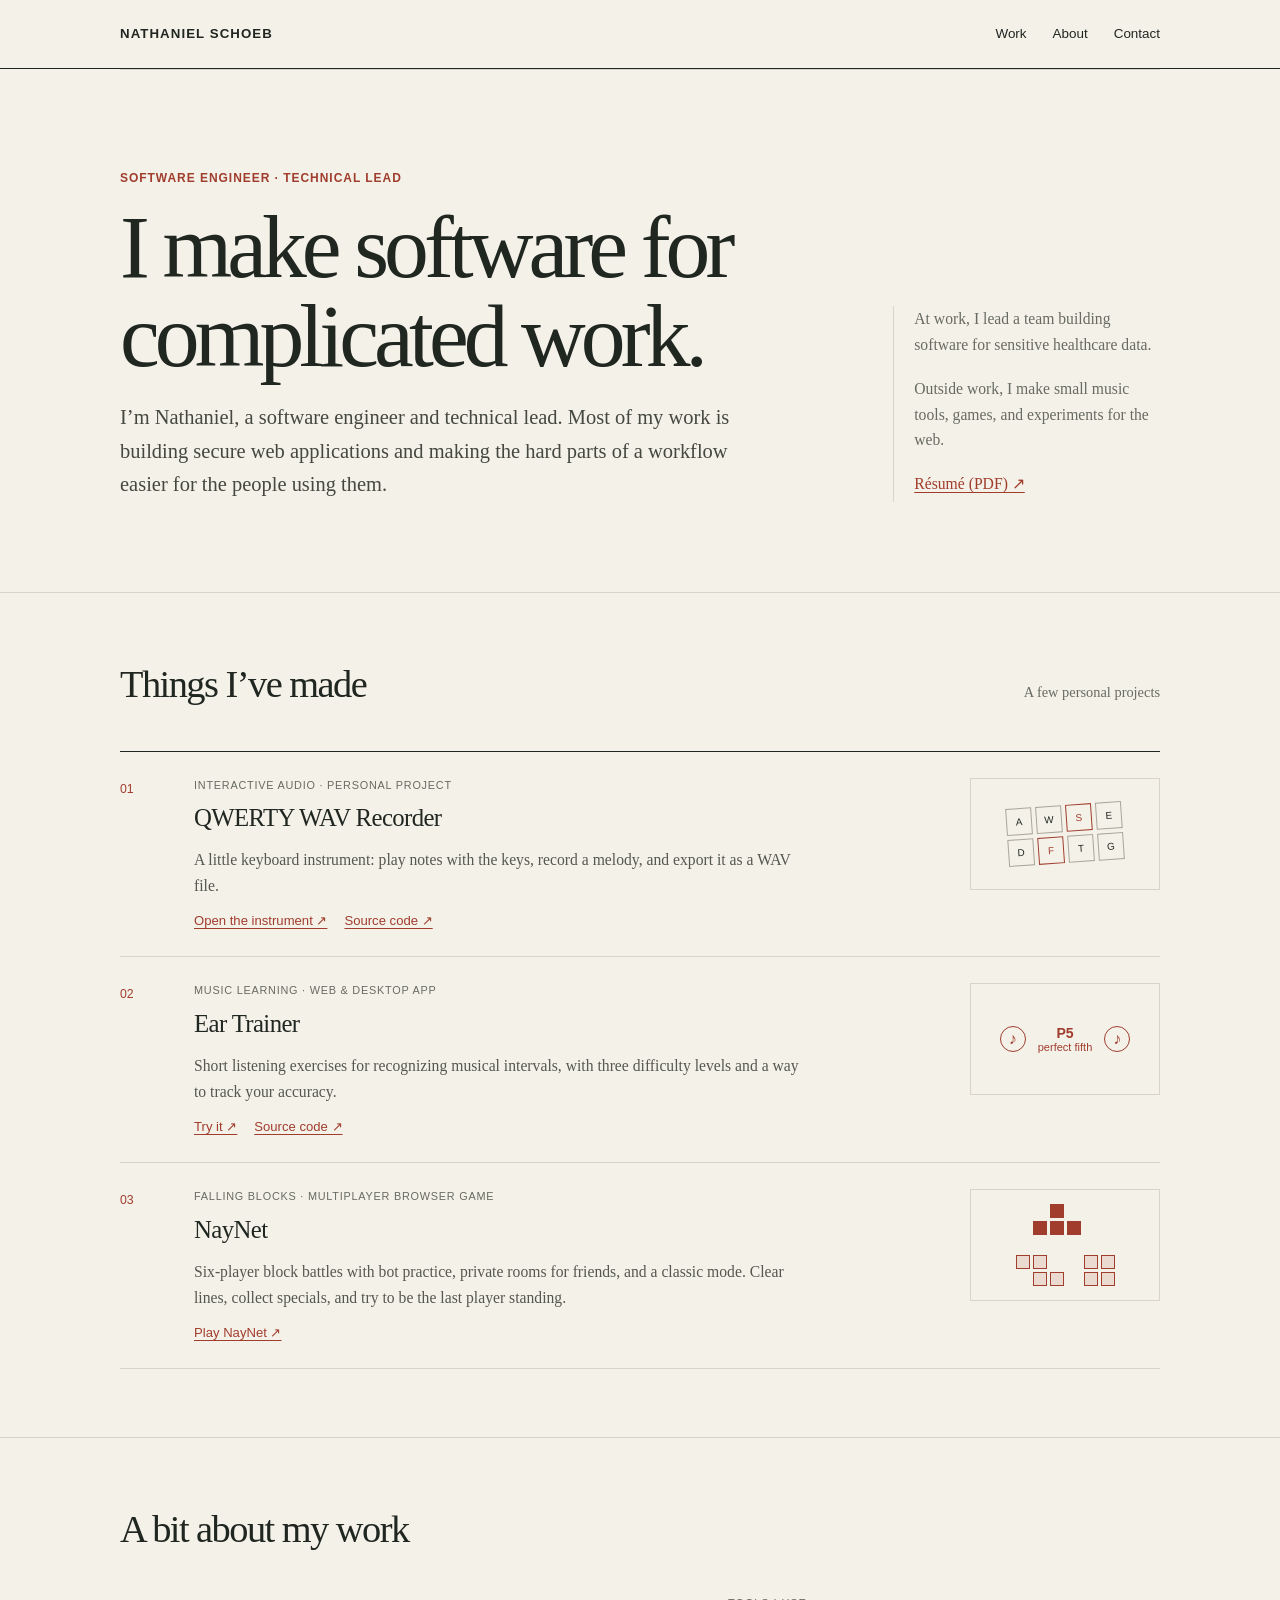
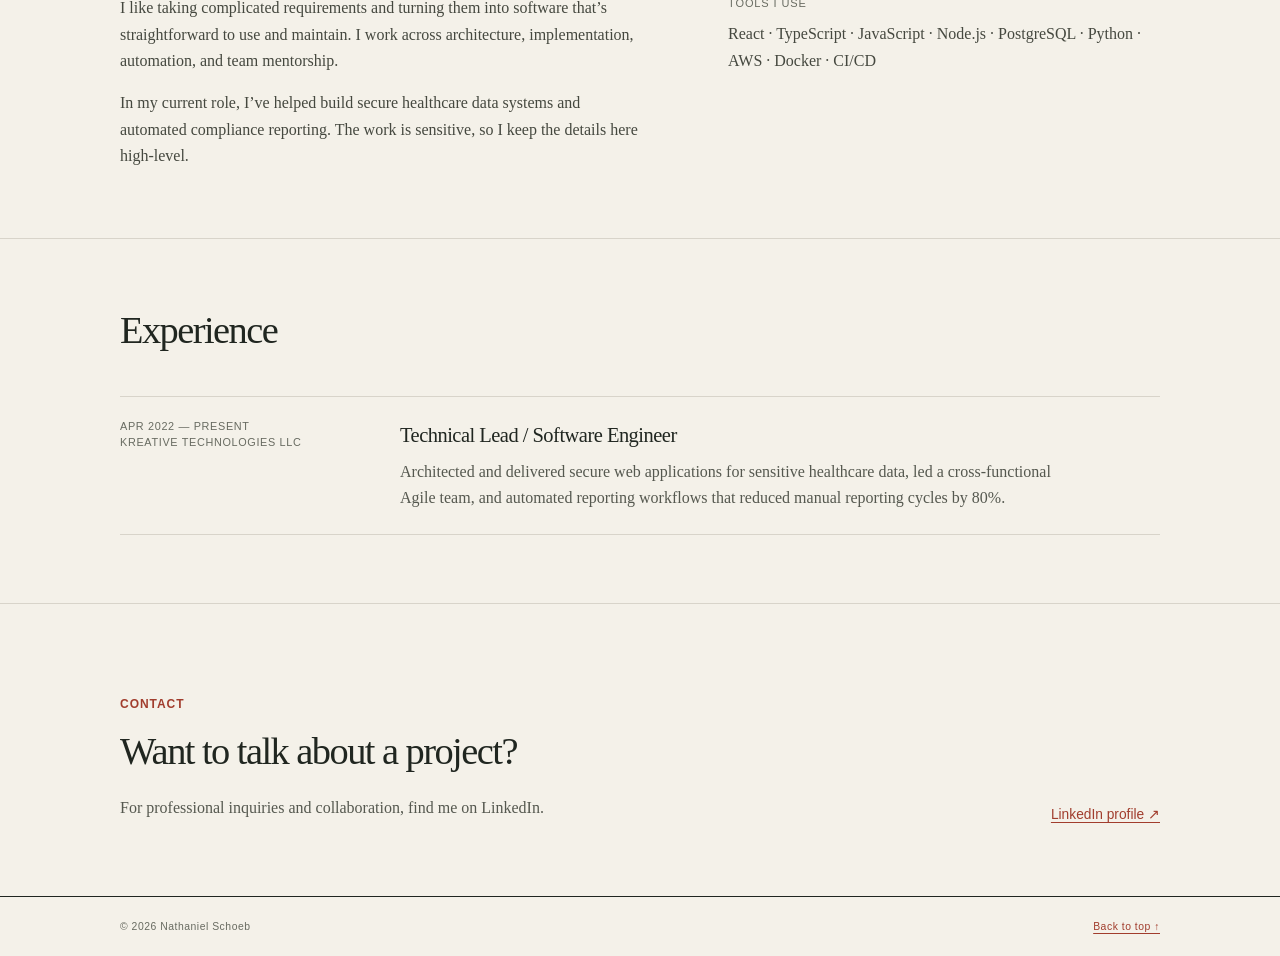
==== commit b38fa162: "Add NayNet to portfolio projects" ====
--- a/index.html
+++ b/index.html
@@ -68,6 +68,9 @@
     .interval-note { display: grid; place-items: center; width: 26px; height: 26px; border: 1px solid var(--accent); border-radius: 50%; font-size: 1rem; }
     .interval-distance { text-align: center; }
     .interval-distance strong { display: block; font: 700 .88rem Arial, sans-serif; }
+    .block-art { display: grid; grid-template-columns: repeat(6, 14px); grid-template-rows: repeat(5, 14px); gap: 3px; }
+    .block-art span { border: 1px solid var(--accent); background: rgba(161, 61, 45, .13); }
+    .block-art span:nth-child(-n+4) { background: var(--accent); }
     .about-grid { display: grid; grid-template-columns: 1.1fr .9fr; gap: 80px; }
     .about p { max-width: 650px; margin: 0 0 16px; color: #45483f; }
     .about p:last-child { margin-bottom: 0; }
@@ -123,13 +126,13 @@
       </div>
       <aside class="intro-aside" aria-label="A little more about me">
         <p>At work, I lead a team building software for sensitive healthcare data.</p>
-        <p>Outside work, I make small music tools and experiments for the web.</p>
+        <p>Outside work, I make small music tools, games, and experiments for the web.</p>
         <p><a class="text-link" href="/Nathaniel_Schoeb_Resume.pdf" download="Nathaniel_Schoeb_Resume.pdf">Résumé (PDF) ↗</a></p>
       </aside>
     </section>
     <section id="work" aria-labelledby="work-title">
       <div class="wrap">
-        <div class="section-heading"><h2 id="work-title">Things I’ve made</h2><span class="section-note">A couple of personal projects</span></div>
+        <div class="section-heading"><h2 id="work-title">Things I’ve made</h2><span class="section-note">A few personal projects</span></div>
         <div class="project-list">
           <article class="project">
             <div class="project-number">01</div>
@@ -151,6 +154,16 @@
             </div>
             <div class="project-art" aria-hidden="true"><div class="interval-art"><span class="interval-note">♪</span><span class="interval-distance"><strong>P5</strong>perfect fifth</span><span class="interval-note">♪</span></div></div>
           </article>
+          <article class="project">
+            <div class="project-number">03</div>
+            <div>
+              <div class="project-type">Falling blocks · Multiplayer browser game</div>
+              <h3>NayNet</h3>
+              <p>Six-player block battles with bot practice, private rooms for friends, and a classic mode. Clear lines, collect specials, and try to be the last player standing.</p>
+              <div class="project-links"><a class="text-link" href="https://naynet.steadyolm32.chatgpt.site" target="_blank" rel="noopener noreferrer">Play NayNet ↗</a></div>
+            </div>
+            <div class="project-art" aria-hidden="true"><div class="block-art"><span style="grid-area:1 / 3"></span><span style="grid-area:2 / 2"></span><span style="grid-area:2 / 3"></span><span style="grid-area:2 / 4"></span><span style="grid-area:4 / 1"></span><span style="grid-area:4 / 2"></span><span style="grid-area:5 / 2"></span><span style="grid-area:5 / 3"></span><span style="grid-area:4 / 5"></span><span style="grid-area:4 / 6"></span><span style="grid-area:5 / 5"></span><span style="grid-area:5 / 6"></span></div></div>
+          </article>
         </div>
       </div>
     </section>
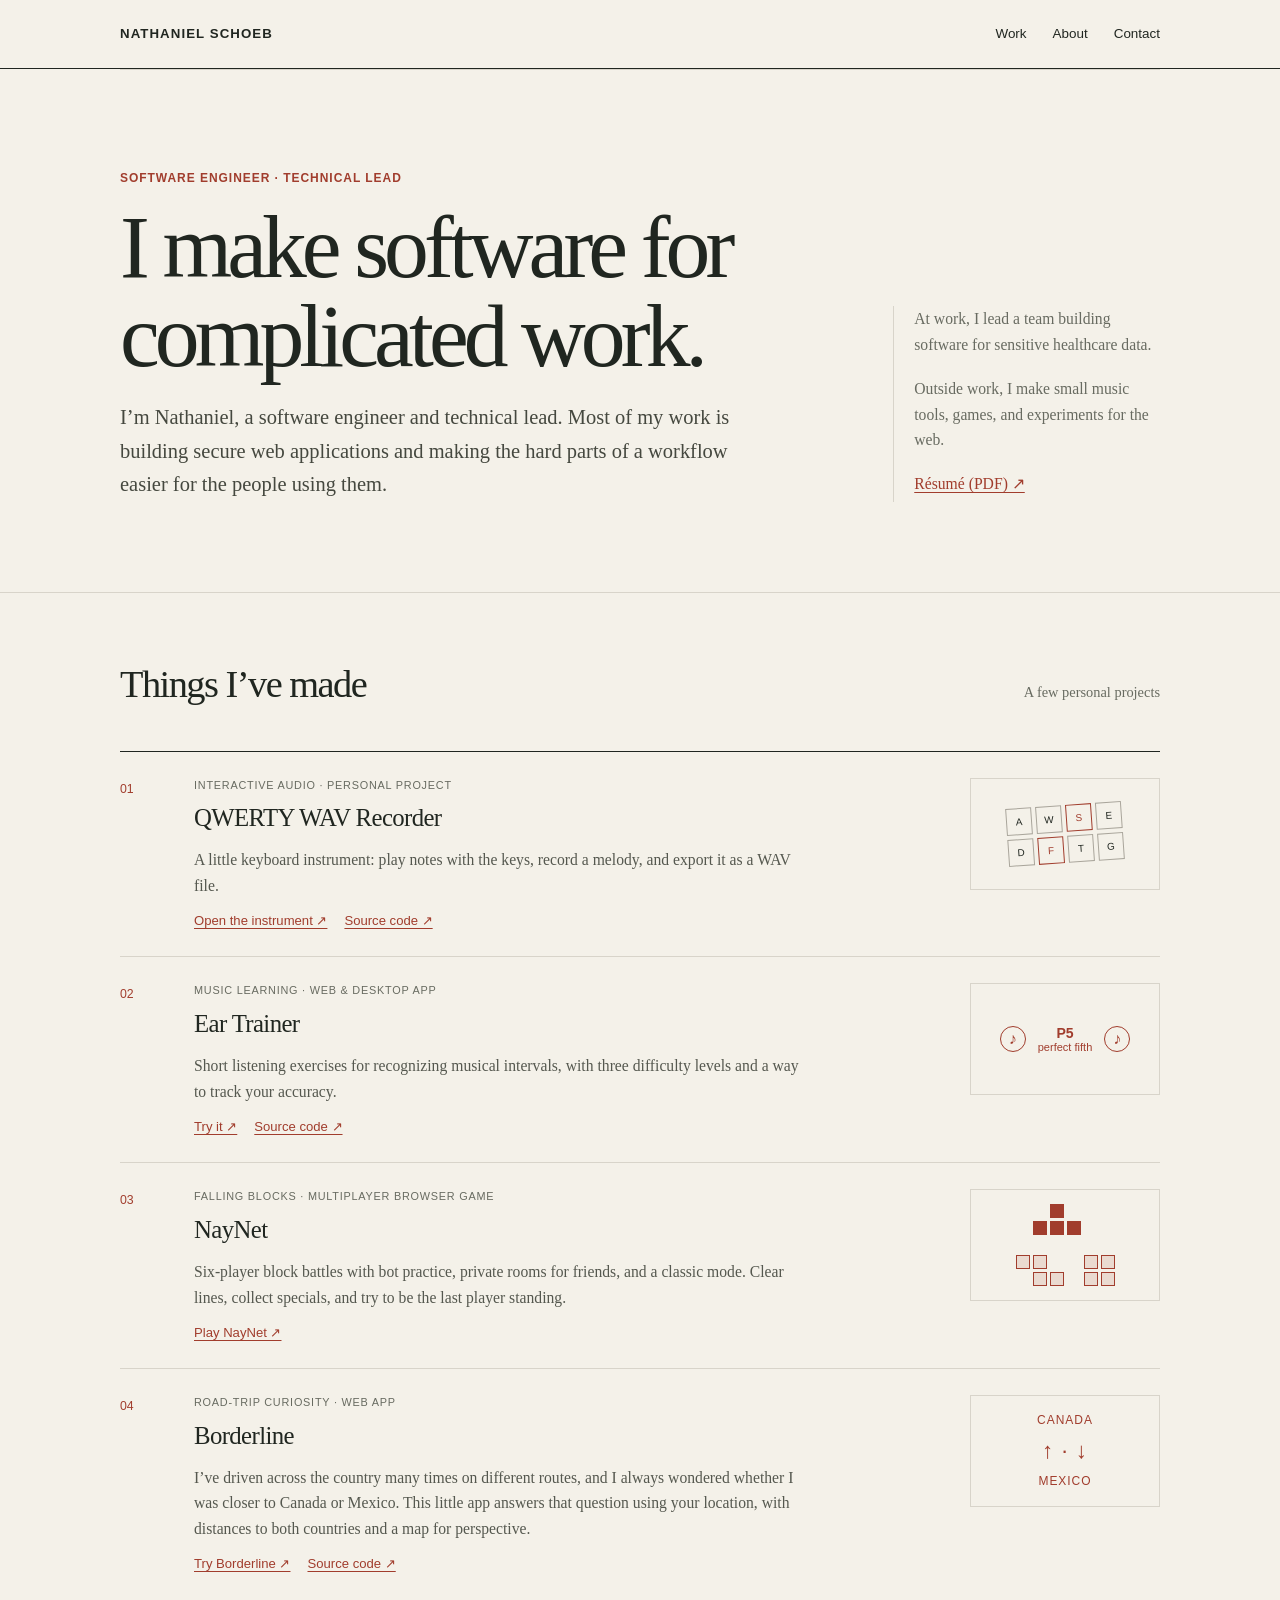
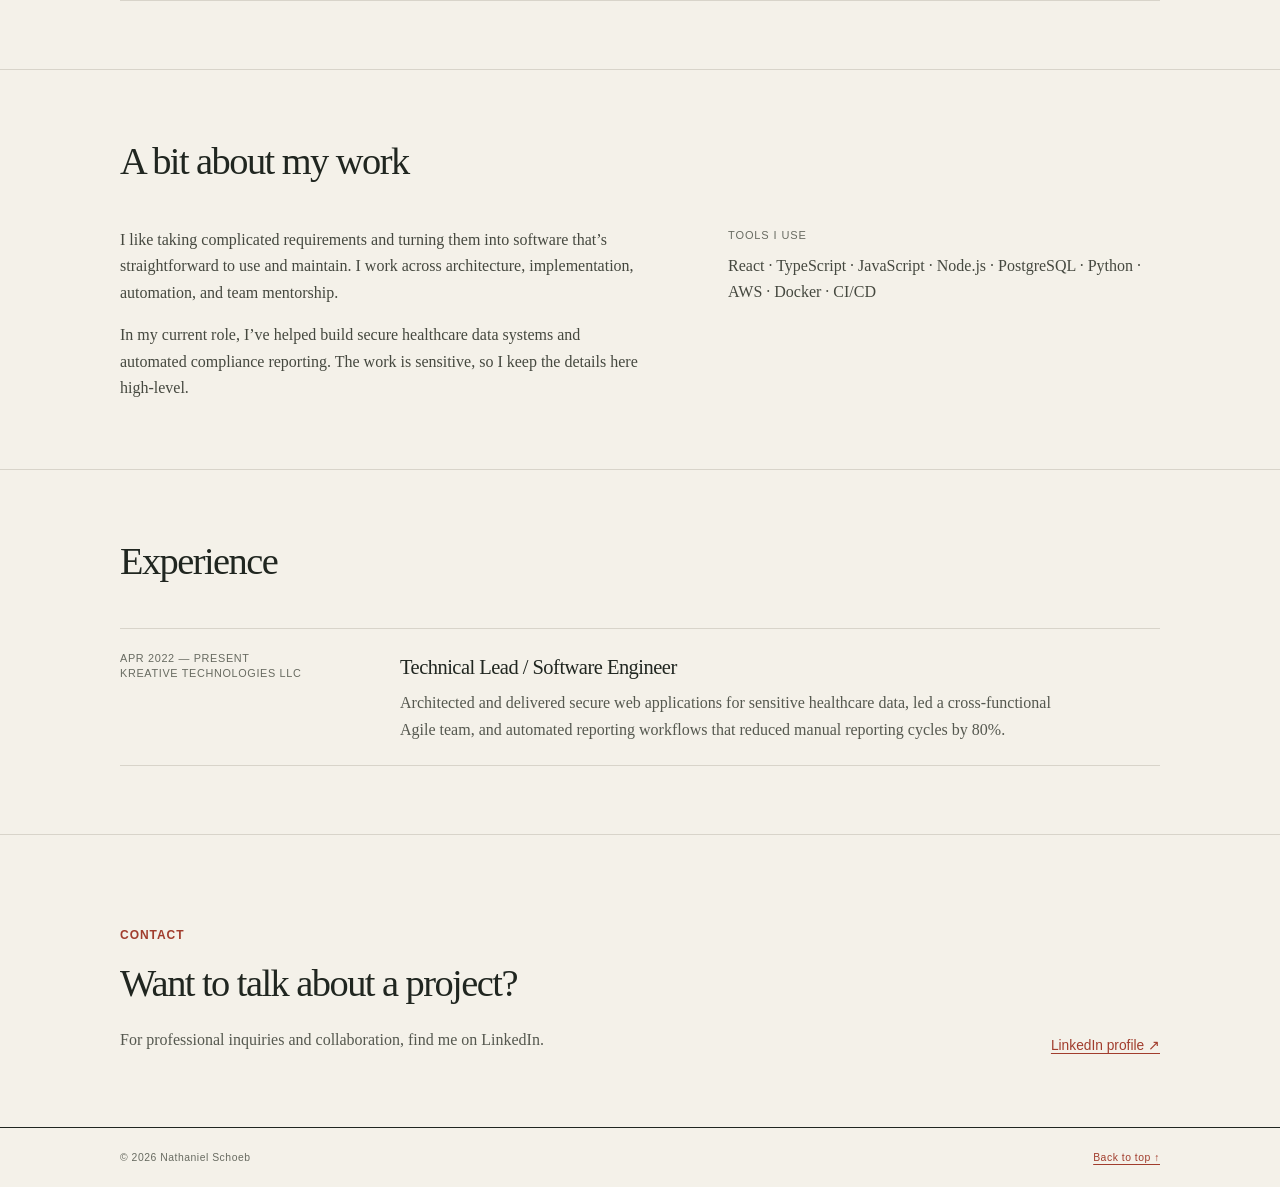
==== commit 14d6fad5: "Add Borderline road-trip app to portfolio" ====
--- a/index.html
+++ b/index.html
@@ -164,6 +164,16 @@
             </div>
             <div class="project-art" aria-hidden="true"><div class="block-art"><span style="grid-area:1 / 3"></span><span style="grid-area:2 / 2"></span><span style="grid-area:2 / 3"></span><span style="grid-area:2 / 4"></span><span style="grid-area:4 / 1"></span><span style="grid-area:4 / 2"></span><span style="grid-area:5 / 2"></span><span style="grid-area:5 / 3"></span><span style="grid-area:4 / 5"></span><span style="grid-area:4 / 6"></span><span style="grid-area:5 / 5"></span><span style="grid-area:5 / 6"></span></div></div>
           </article>
+          <article class="project" id="borderline-project">
+            <div class="project-number">04</div>
+            <div>
+              <div class="project-type">Road-trip curiosity · Web app</div>
+              <h3>Borderline</h3>
+              <p>I’ve driven across the country many times on different routes, and I always wondered whether I was closer to Canada or Mexico. This little app answers that question using your location, with distances to both countries and a map for perspective.</p>
+              <div class="project-links"><a class="text-link" href="/borderline/">Try Borderline ↗</a><a class="text-link" href="https://github.com/nschoeb/nschoeb.github.io/tree/main/borderline" target="_blank" rel="noopener noreferrer">Source code ↗</a></div>
+            </div>
+            <div class="project-art" aria-hidden="true"><div style="display:grid;gap:6px;text-align:center;font:.75rem/1.4 Arial,sans-serif;letter-spacing:.08em"><span>CANADA</span><span style="font-size:1.4rem">↑ · ↓</span><span>MEXICO</span></div></div>
+          </article>
         </div>
       </div>
     </section>
